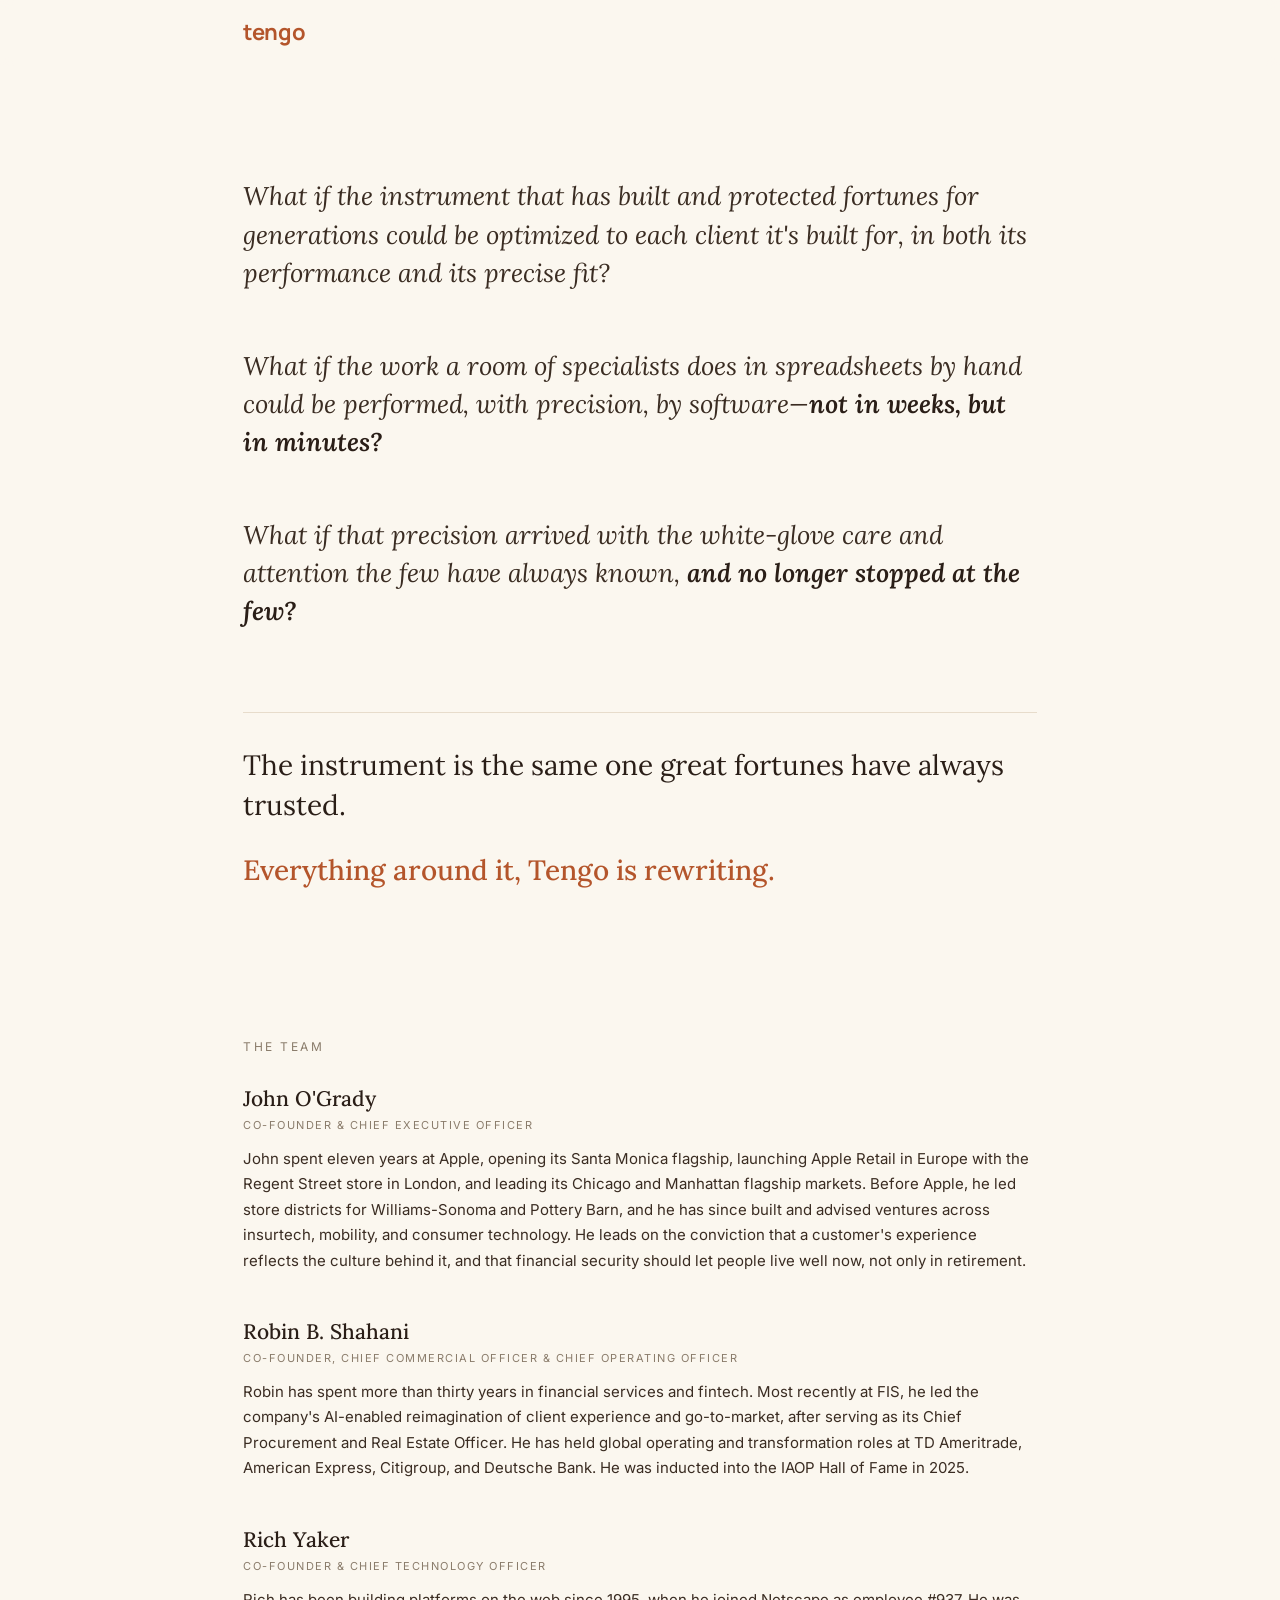
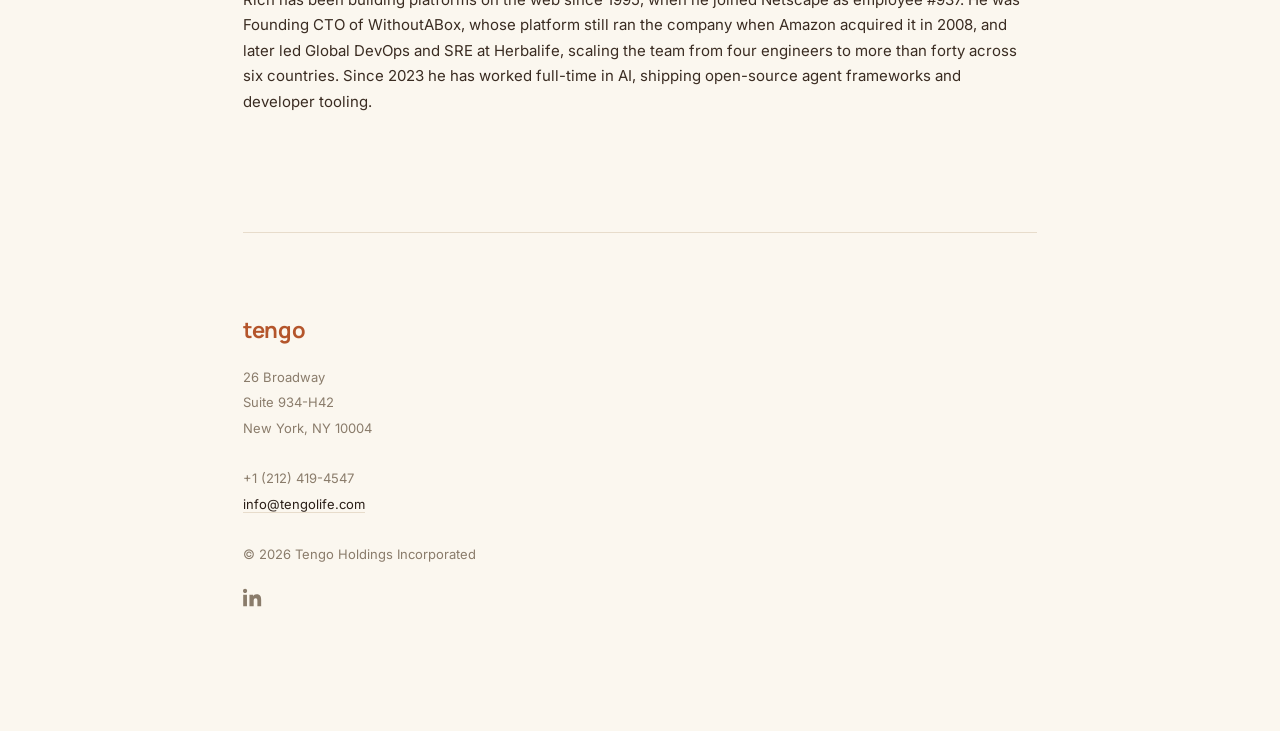
==== index.html @ fa7e8040 "Add favicon, meta description, and Open Graph/Twitter tags Markup supplied verbatim by Belinda Blanc" ====
<!DOCTYPE html>
<html lang="en">
<head>
<meta charset="utf-8" />
<meta name="viewport" content="width=device-width, initial-scale=1" />
<title>Tengo</title>
<link rel="icon" href="/favicon.svg" type="image/svg+xml">
<link rel="apple-touch-icon" href="/apple-touch-icon.png">
<meta name="description" content="The instrument is the same one great fortunes have always trusted. Everything around it, Tengo is rewriting.">

<!-- Open Graph -->
<meta property="og:type" content="website">
<meta property="og:site_name" content="Tengo">
<meta property="og:title" content="Tengo">
<meta property="og:description" content="The instrument is the same one great fortunes have always trusted. Everything around it, Tengo is rewriting.">
<meta property="og:url" content="https://tengolife.com/">
<meta property="og:image" content="https://tengolife.com/tengo-og.png">
<meta property="og:image:width" content="1200">
<meta property="og:image:height" content="630">
<meta property="og:image:alt" content="Tengo">

<!-- Twitter/X -->
<meta name="twitter:card" content="summary_large_image">
<meta name="twitter:title" content="Tengo">
<meta name="twitter:description" content="The instrument is the same one great fortunes have always trusted. Everything around it, Tengo is rewriting.">
<meta name="twitter:image" content="https://tengolife.com/tengo-og.png">
<link rel="preconnect" href="https://fonts.googleapis.com">
<link rel="preconnect" href="https://fonts.gstatic.com" crossorigin>
<link href="https://fonts.googleapis.com/css2?family=Inter:wght@400;500&family=Lora:ital,wght@0,400;0,500;0,600;1,400;1,500;1,600&family=Manrope:wght@700&display=swap" rel="stylesheet">
<style>
  :root{--ivory:#FBF7EF;--cream:#F1E7D6;--espresso:#2A1E17;--ink:#3A2C22;--muted:#8A7C6B;--hair:#E7DCCB;--ember:#B4552B;
    --serif:'Lora',Georgia,'Times New Roman',serif;
    --sans:'Inter',-apple-system,BlinkMacSystemFont,'Segoe UI',Helvetica,Arial,sans-serif;
    --geo:'Manrope',var(--sans);}
  *{box-sizing:border-box;margin:0;padding:0}
  html{scroll-behavior:smooth}
  body{background:var(--ivory);color:var(--espresso);font-family:var(--sans);-webkit-font-smoothing:antialiased;line-height:1.5}
  .sr-only{position:absolute;width:1px;height:1px;overflow:hidden;clip:rect(0 0 0 0)}
  .wrap{width:100%;margin:0 auto;padding:0 26px}
  @media(min-width:820px){.wrap{width:62%;max-width:1000px;padding:0}}
  header{position:sticky;top:0;z-index:10;background:rgba(251,247,239,.9);backdrop-filter:saturate(120%) blur(6px);border-bottom:1px solid transparent;transition:border-color .4s ease}
  .mark{font-family:var(--geo);font-weight:700;letter-spacing:-.4px;font-size:22px;padding:16px 0;display:inline-block;color:var(--ember)}
  header.scrolled{border-bottom-color:var(--hair)}
  .stop{opacity:0;transform:translateY(28px);transition:opacity 1s ease,transform 1s cubic-bezier(.22,.61,.36,1)}
  .stop.in{opacity:1;transform:none}
  .hero{min-height:100vh;display:flex;flex-direction:column;justify-content:center;padding:11vh 0 7vh}
  .whatif{font-family:var(--serif);font-style:italic;font-weight:400;font-size:clamp(22px,2vw,26px);line-height:1.5;color:var(--ink);margin:0 0 clamp(38px,6vh,74px)}
  .whatif .hi{color:var(--espresso);font-weight:600}
  .turn{font-family:var(--serif);font-weight:400;font-size:clamp(23px,2.2vw,28px);line-height:1.45;color:var(--espresso);margin-top:clamp(18px,3vh,40px);padding-top:32px;border-top:1px solid var(--hair)}
  .turn2{font-family:var(--serif);font-weight:500;font-size:clamp(23px,2.2vw,28px);line-height:1.45;color:var(--ember);margin-top:24px}
  .label{font-family:var(--sans);font-size:12px;letter-spacing:2.5px;text-transform:uppercase;color:var(--muted);margin-bottom:30px}
  .team{padding:8vh 0}
  .person{margin-bottom:46px}
  .person h3{font-family:var(--serif);font-weight:500;font-size:21px;line-height:1.2}
  .person .role{font-family:var(--sans);font-size:11px;letter-spacing:1.5px;text-transform:uppercase;color:var(--muted);margin:6px 0 12px}
  .person p{font-size:15px;color:var(--ink);line-height:1.7}
  footer{padding:9vh 0 13vh;border-top:1px solid var(--hair)}
  footer .mark{font-size:22px;padding:0 0 18px}
  footer p{font-size:13px;color:var(--muted);line-height:1.95}
  footer a{color:var(--espresso);text-decoration:none;border-bottom:1px solid var(--hair)}
  .social{display:inline-block;margin-top:20px;color:var(--muted);border-bottom:none;transition:color .3s ease}
  .social:hover{color:var(--ember)}
  .social svg{display:block;width:20px;height:20px}
  .hint{position:fixed;bottom:14px;left:50%;transform:translateX(-50%);font-family:var(--sans);font-size:11px;letter-spacing:1px;color:var(--muted);background:rgba(241,231,214,.9);padding:6px 14px;border-radius:20px;transition:opacity .6s ease}
  .hint.gone{opacity:0}
</style>
</head>
<body>
  <h1 class="sr-only">Tengo</h1>
  <header id="hd"><div class="wrap"><span class="mark">tengo</span></div></header>
  <div class="wrap">
    <section class="hero">
      <p class="whatif stop">What if the instrument that has built and protected fortunes for generations could be optimized to each client it's built for, in both its performance and its precise fit?</p>
      <p class="whatif stop">What if the work a room of specialists does in spreadsheets by hand could be performed, with precision, by software&mdash;<span class="hi">not in weeks, but in minutes?</span></p>
      <p class="whatif stop">What if that precision arrived with the white-glove care and attention the few have always known, <span class="hi">and no longer stopped at the few?</span></p>
      <p class="turn stop">The instrument is the same one great fortunes have always trusted.</p>
      <p class="turn2 stop">Everything around it, Tengo is rewriting.</p>
    </section>
    <section class="team">
      <p class="label stop">The team</p>
      <div class="person stop">
        <h3>John O'Grady</h3>
        <div class="role">Co-Founder &amp; Chief Executive Officer</div>
        <p>John spent eleven years at Apple, opening its Santa Monica flagship, launching Apple Retail in Europe with the Regent Street store in London, and leading its Chicago and Manhattan flagship markets. Before Apple, he led store districts for Williams-Sonoma and Pottery Barn, and he has since built and advised ventures across insurtech, mobility, and consumer technology. He leads on the conviction that a customer's experience reflects the culture behind it, and that financial security should let people live well now, not only in retirement.</p>
      </div>
      <div class="person stop">
        <h3>Robin B. Shahani</h3>
        <div class="role">Co-Founder, Chief Commercial Officer &amp; Chief Operating Officer</div>
        <p>Robin has spent more than thirty years in financial services and fintech. Most recently at FIS, he led the company's AI-enabled reimagination of client experience and go-to-market, after serving as its Chief Procurement and Real Estate Officer. He has held global operating and transformation roles at TD Ameritrade, American Express, Citigroup, and Deutsche Bank. He was inducted into the IAOP Hall of Fame in 2025.</p>
      </div>
      <div class="person stop">
        <h3>Rich Yaker</h3>
        <div class="role">Co-Founder &amp; Chief Technology Officer</div>
        <p>Rich has been building platforms on the web since 1995, when he joined Netscape as employee #937. He was Founding CTO of WithoutABox, whose platform still ran the company when Amazon acquired it in 2008, and later led Global DevOps and SRE at Herbalife, scaling the team from four engineers to more than forty across six countries. Since 2023 he has worked full-time in AI, shipping open-source agent frameworks and developer tooling.</p>
      </div>
    </section>
    <footer>
      <span class="mark stop">tengo</span>
      <p class="stop">26 Broadway<br>Suite 934-H42<br>New York, NY 10004<br><br>+1 (212) 419-4547<br><a href="mailto:info@tengolife.com">info@tengolife.com</a><br><br>&copy; 2026 Tengo Holdings Incorporated</p>
      <a class="social stop" href="#" aria-label="Tengo on LinkedIn"><svg viewBox="0 0 24 24" fill="currentColor" aria-hidden="true"><path d="M4.98 3.5C4.98 4.88 3.87 6 2.5 6S0 4.88 0 3.5 1.12 1 2.5 1s2.48 1.12 2.48 2.5zM.24 8h4.52v14H.24V8zm7.5 0h4.33v1.92h.06c.6-1.14 2.07-2.34 4.26-2.34 4.56 0 5.4 3 5.4 6.9V22h-4.52v-6.2c0-1.48-.03-3.38-2.06-3.38-2.06 0-2.38 1.6-2.38 3.27V22H7.74V8z"/></svg></a>
    </footer>
  </div>
  <div class="hint" id="hint">scroll &darr;</div>
  <script>
    var io=new IntersectionObserver(function(es){es.forEach(function(e){if(e.isIntersecting){e.target.classList.add('in');io.unobserve(e.target);}});},{threshold:0.18,rootMargin:'0px 0px -8% 0px'});
    document.querySelectorAll('.stop').forEach(function(el,i){el.style.transitionDelay=(el.closest('.hero')?(i*150)+'ms':'0ms');io.observe(el);});
    var hd=document.getElementById('hd'),hint=document.getElementById('hint');
    window.addEventListener('scroll',function(){hd.classList.toggle('scrolled',window.scrollY>10);if(window.scrollY>60&&hint)hint.classList.add('gone');},{passive:true});
  </script>
</body>
</html>
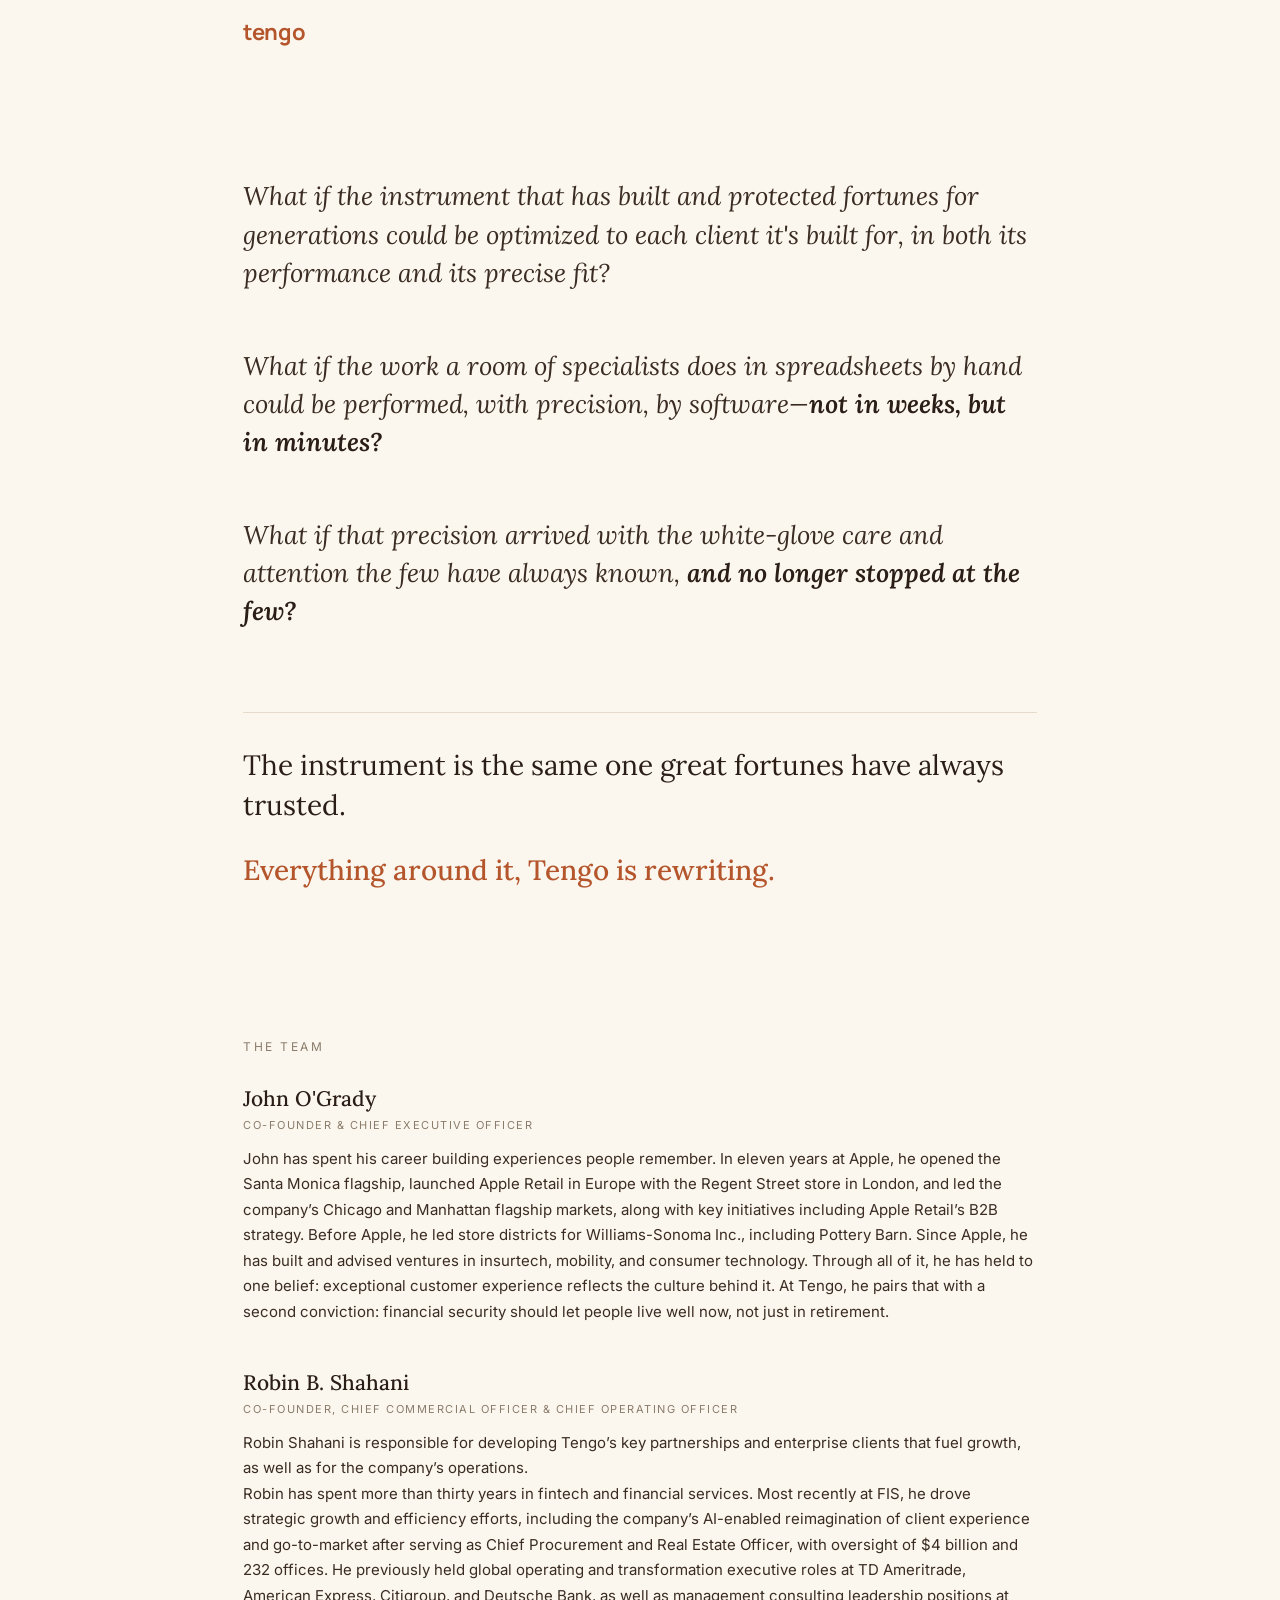
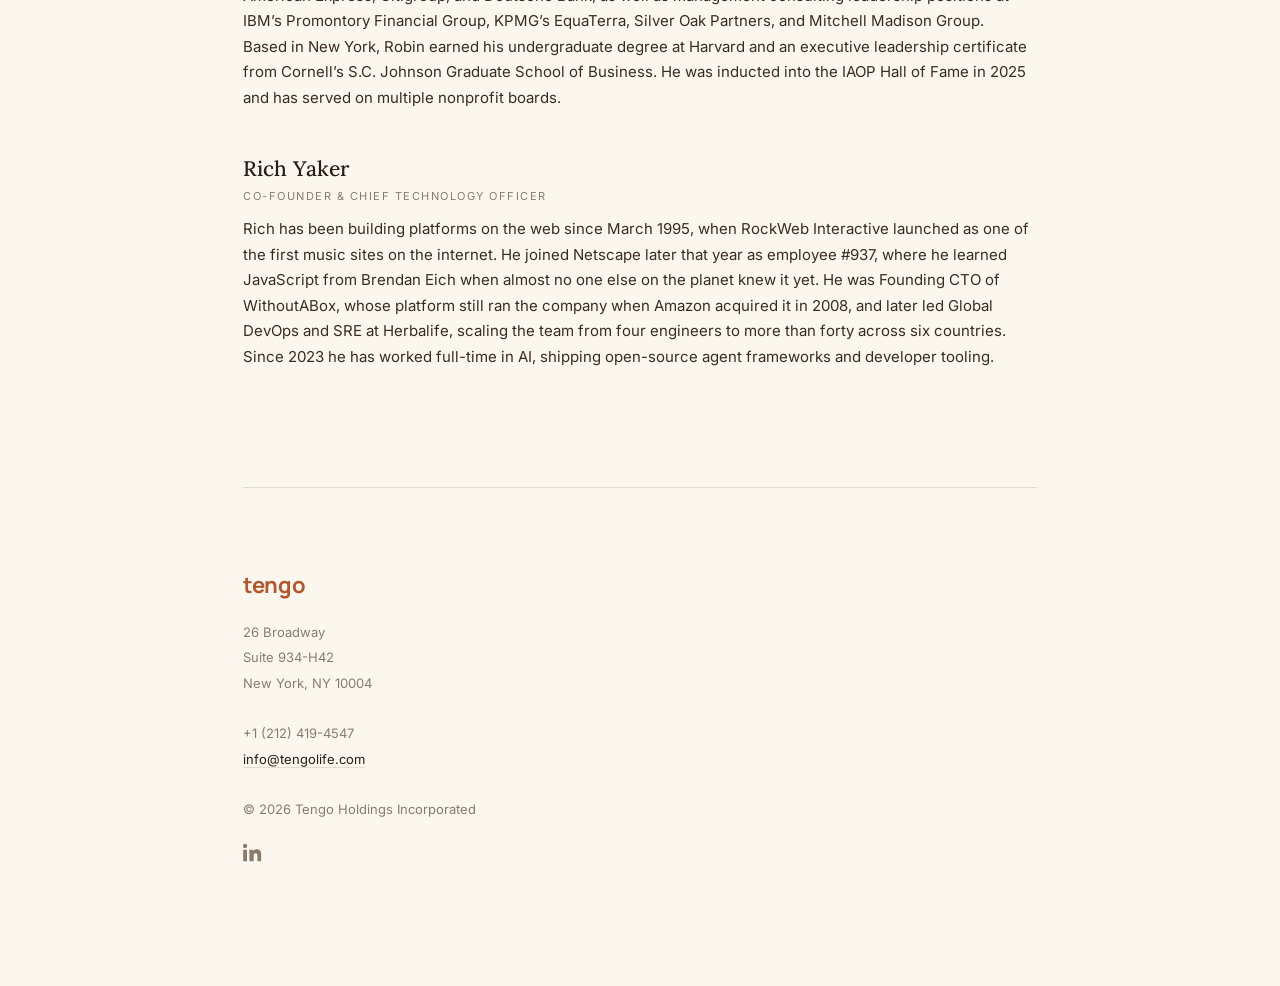
==== commit 9a534d97: "Team: post each founder's revised bio Replaces the John, Robin, and Rich bios with the text each per" ====
--- a/index.html
+++ b/index.html
@@ -81,23 +81,25 @@
       <div class="person stop">
         <h3>John O'Grady</h3>
         <div class="role">Co-Founder &amp; Chief Executive Officer</div>
-        <p>John spent eleven years at Apple, opening its Santa Monica flagship, launching Apple Retail in Europe with the Regent Street store in London, and leading its Chicago and Manhattan flagship markets. Before Apple, he led store districts for Williams-Sonoma and Pottery Barn, and he has since built and advised ventures across insurtech, mobility, and consumer technology. He leads on the conviction that a customer's experience reflects the culture behind it, and that financial security should let people live well now, not only in retirement.</p>
+        <p>John has spent his career building experiences people remember. In eleven years at Apple, he opened the Santa Monica flagship, launched Apple Retail in Europe with the Regent Street store in London, and led the company’s Chicago and Manhattan flagship markets, along with key initiatives including Apple Retail’s B2B strategy. Before Apple, he led store districts for Williams-Sonoma Inc., including Pottery Barn. Since Apple, he has built and advised ventures in insurtech, mobility, and consumer technology. Through all of it, he has held to one belief: exceptional customer experience reflects the culture behind it. At Tengo, he pairs that with a second conviction: financial security should let people live well now, not just in retirement.</p>
       </div>
       <div class="person stop">
         <h3>Robin B. Shahani</h3>
         <div class="role">Co-Founder, Chief Commercial Officer &amp; Chief Operating Officer</div>
-        <p>Robin has spent more than thirty years in financial services and fintech. Most recently at FIS, he led the company's AI-enabled reimagination of client experience and go-to-market, after serving as its Chief Procurement and Real Estate Officer. He has held global operating and transformation roles at TD Ameritrade, American Express, Citigroup, and Deutsche Bank. He was inducted into the IAOP Hall of Fame in 2025.</p>
+        <p>Robin Shahani is responsible for developing Tengo’s key partnerships and enterprise clients that fuel growth, as well as for the company’s operations.</p>
+        <p>Robin has spent more than thirty years in fintech and financial services. Most recently at FIS, he drove strategic growth and efficiency efforts, including the company’s AI-enabled reimagination of client experience and go-to-market after serving as Chief Procurement and Real Estate Officer, with oversight of $4 billion and 232 offices. He previously held global operating and transformation executive roles at TD Ameritrade, American Express, Citigroup, and Deutsche Bank, as well as management consulting leadership positions at IBM’s Promontory Financial Group, KPMG’s EquaTerra, Silver Oak Partners, and Mitchell Madison Group.</p>
+        <p>Based in New York, Robin earned his undergraduate degree at Harvard and an executive leadership certificate from Cornell’s S.C. Johnson Graduate School of Business. He was inducted into the IAOP Hall of Fame in 2025 and has served on multiple nonprofit boards.</p>
       </div>
       <div class="person stop">
         <h3>Rich Yaker</h3>
         <div class="role">Co-Founder &amp; Chief Technology Officer</div>
-        <p>Rich has been building platforms on the web since 1995, when he joined Netscape as employee #937. He was Founding CTO of WithoutABox, whose platform still ran the company when Amazon acquired it in 2008, and later led Global DevOps and SRE at Herbalife, scaling the team from four engineers to more than forty across six countries. Since 2023 he has worked full-time in AI, shipping open-source agent frameworks and developer tooling.</p>
+        <p>Rich has been building platforms on the web since March 1995, when RockWeb Interactive launched as one of the first music sites on the internet. He joined Netscape later that year as employee #937, where he learned JavaScript from Brendan Eich when almost no one else on the planet knew it yet. He was Founding CTO of WithoutABox, whose platform still ran the company when Amazon acquired it in 2008, and later led Global DevOps and SRE at Herbalife, scaling the team from four engineers to more than forty across six countries. Since 2023 he has worked full-time in AI, shipping open-source agent frameworks and developer tooling.</p>
       </div>
     </section>
     <footer>
       <span class="mark stop">tengo</span>
       <p class="stop">26 Broadway<br>Suite 934-H42<br>New York, NY 10004<br><br>+1 (212) 419-4547<br><a href="mailto:info@tengolife.com">info@tengolife.com</a><br><br>&copy; 2026 Tengo Holdings Incorporated</p>
-      <a class="social stop" href="#" aria-label="Tengo on LinkedIn"><svg viewBox="0 0 24 24" fill="currentColor" aria-hidden="true"><path d="M4.98 3.5C4.98 4.88 3.87 6 2.5 6S0 4.88 0 3.5 1.12 1 2.5 1s2.48 1.12 2.48 2.5zM.24 8h4.52v14H.24V8zm7.5 0h4.33v1.92h.06c.6-1.14 2.07-2.34 4.26-2.34 4.56 0 5.4 3 5.4 6.9V22h-4.52v-6.2c0-1.48-.03-3.38-2.06-3.38-2.06 0-2.38 1.6-2.38 3.27V22H7.74V8z"/></svg></a>
+      <a class="social stop" href="https://www.linkedin.com/company/tengolife/" target="_blank" rel="noopener" aria-label="Tengo on LinkedIn"><svg viewBox="0 0 24 24" fill="currentColor" aria-hidden="true"><path d="M4.98 3.5C4.98 4.88 3.87 6 2.5 6S0 4.88 0 3.5 1.12 1 2.5 1s2.48 1.12 2.48 2.5zM.24 8h4.52v14H.24V8zm7.5 0h4.33v1.92h.06c.6-1.14 2.07-2.34 4.26-2.34 4.56 0 5.4 3 5.4 6.9V22h-4.52v-6.2c0-1.48-.03-3.38-2.06-3.38-2.06 0-2.38 1.6-2.38 3.27V22H7.74V8z"/></svg></a>
     </footer>
   </div>
   <div class="hint" id="hint">scroll &darr;</div>
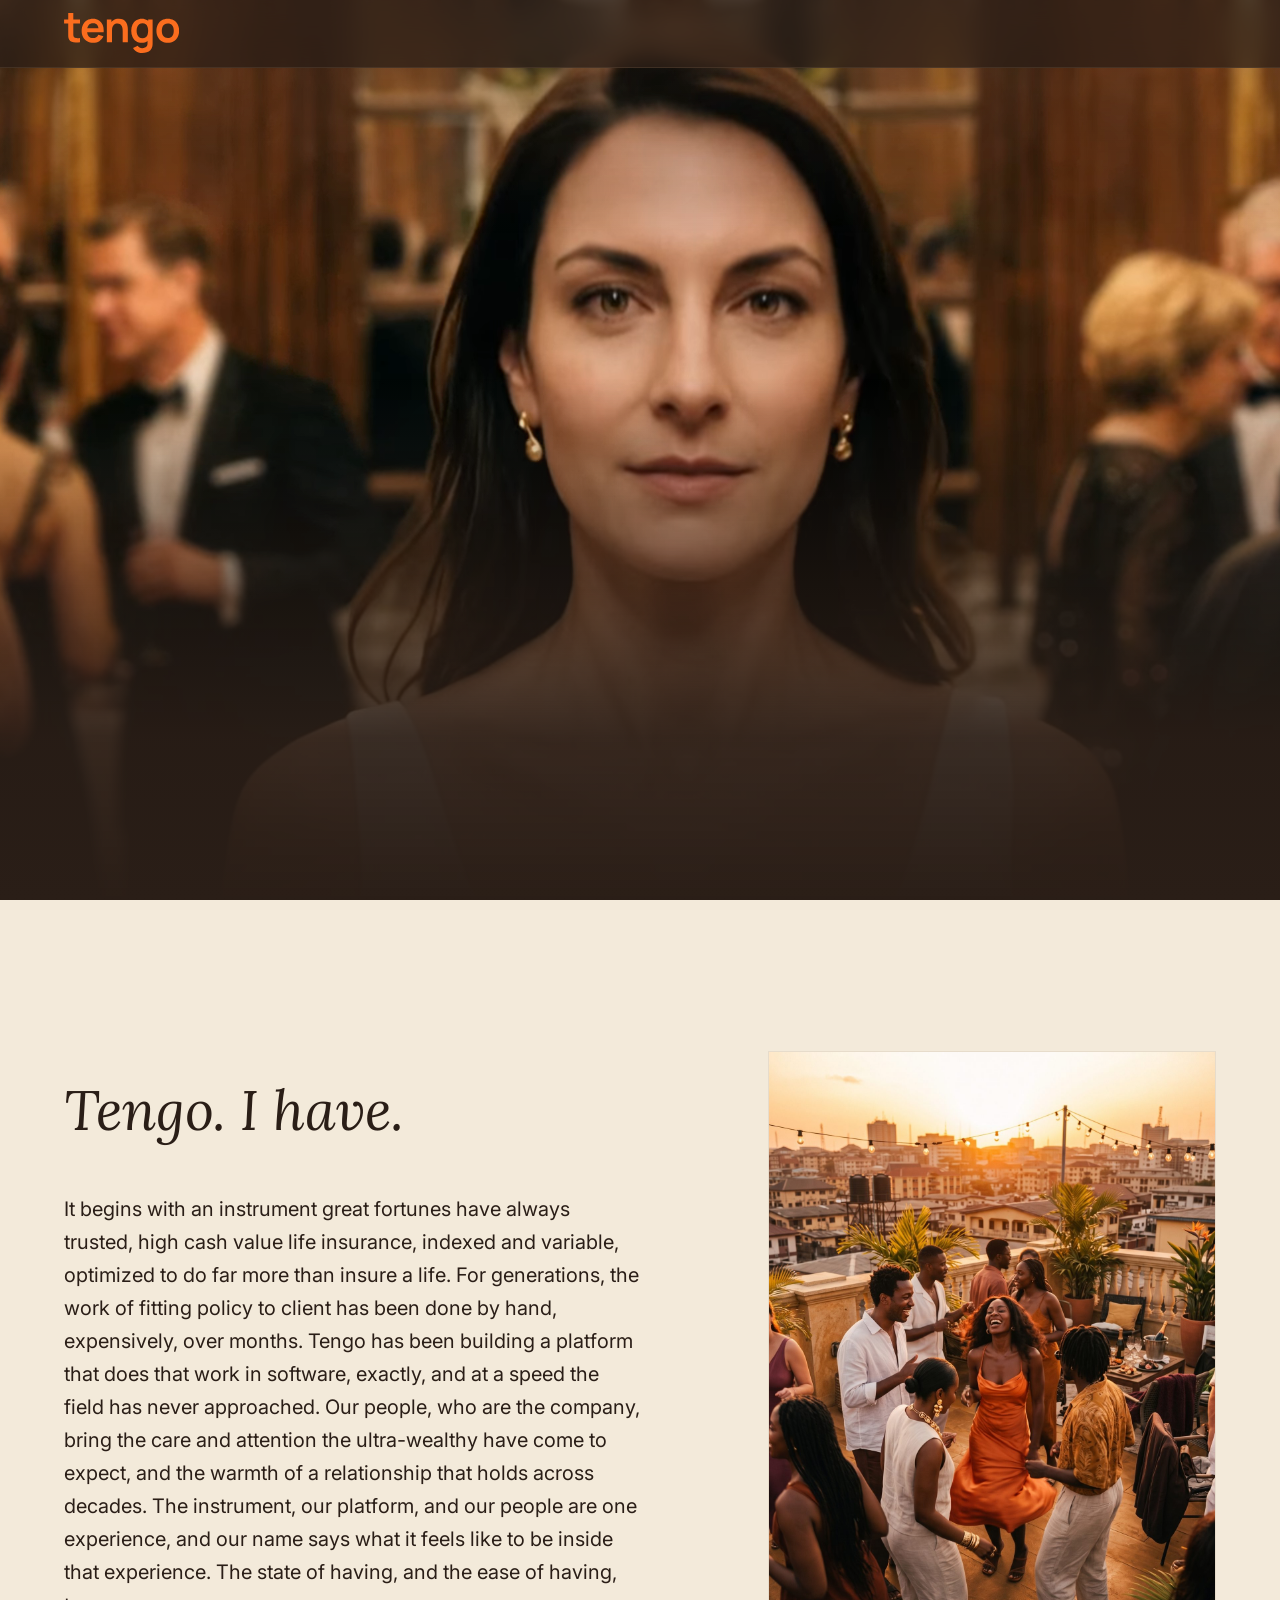
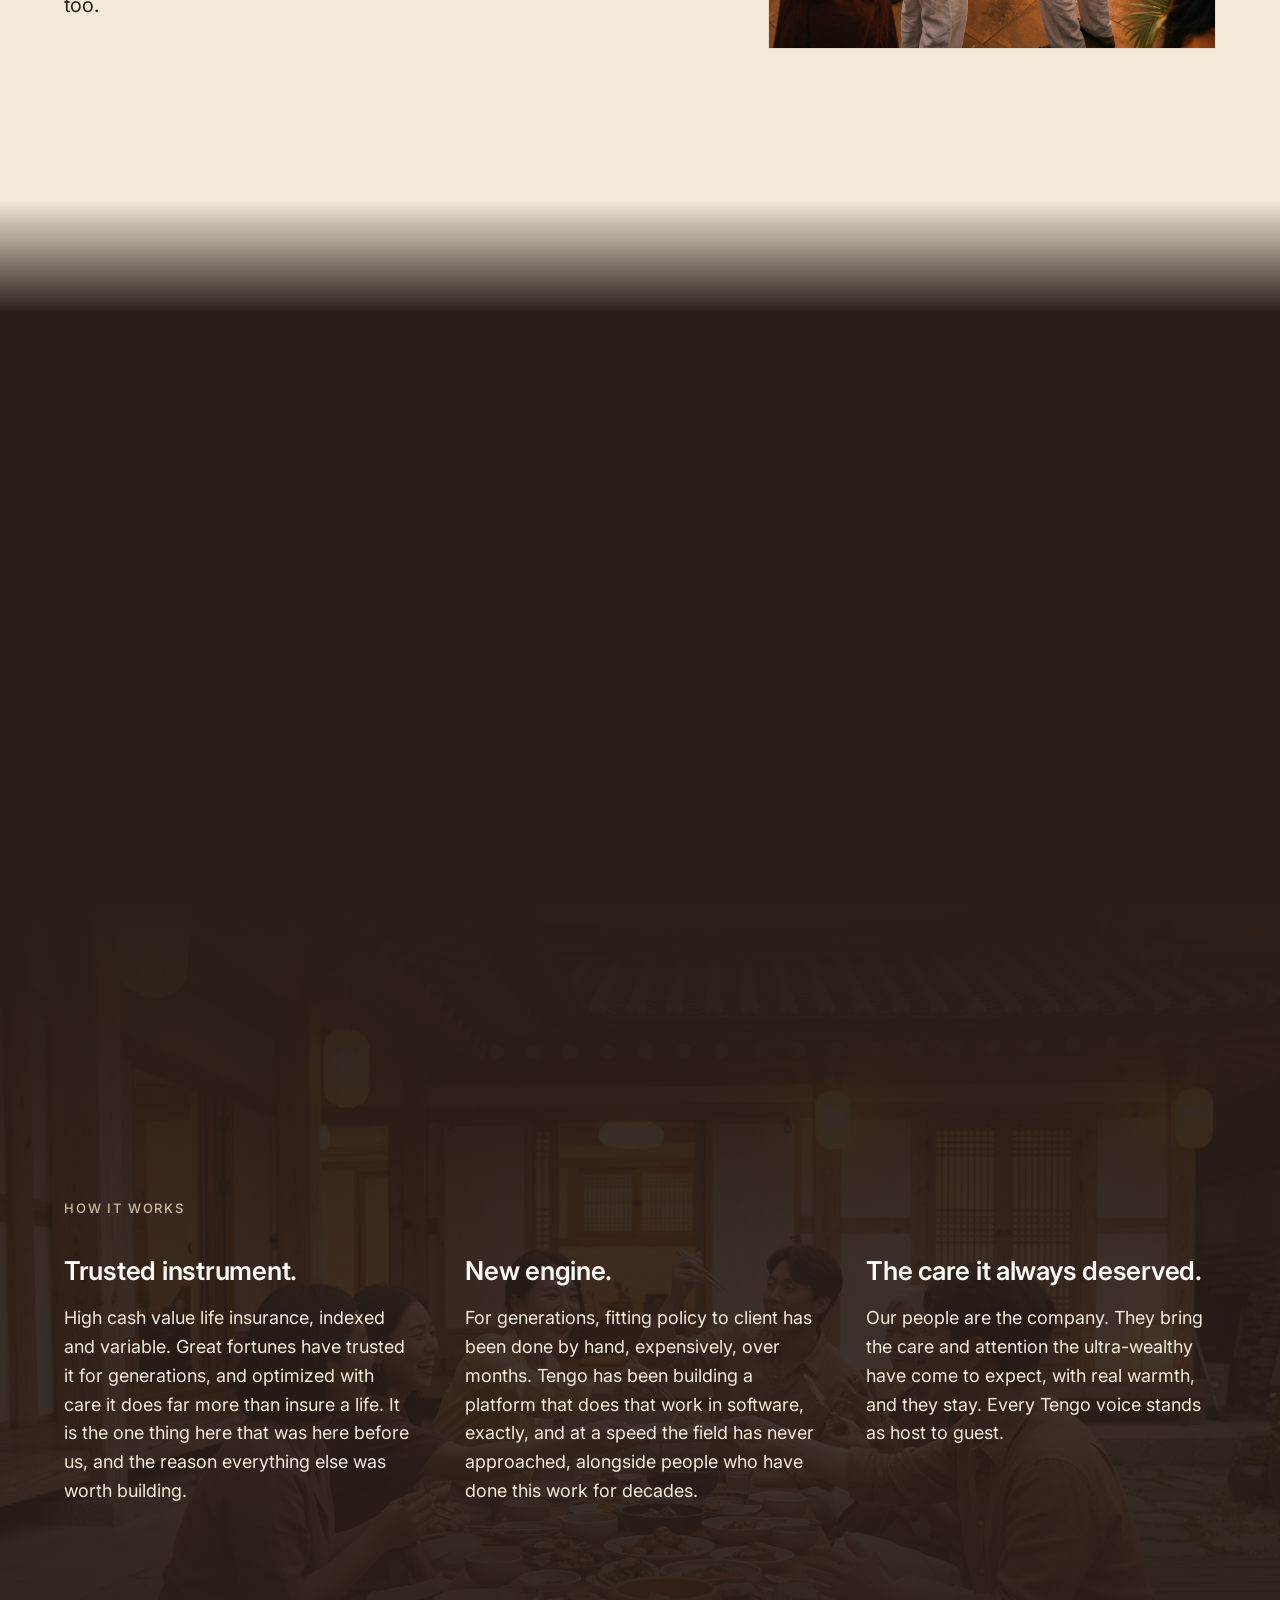
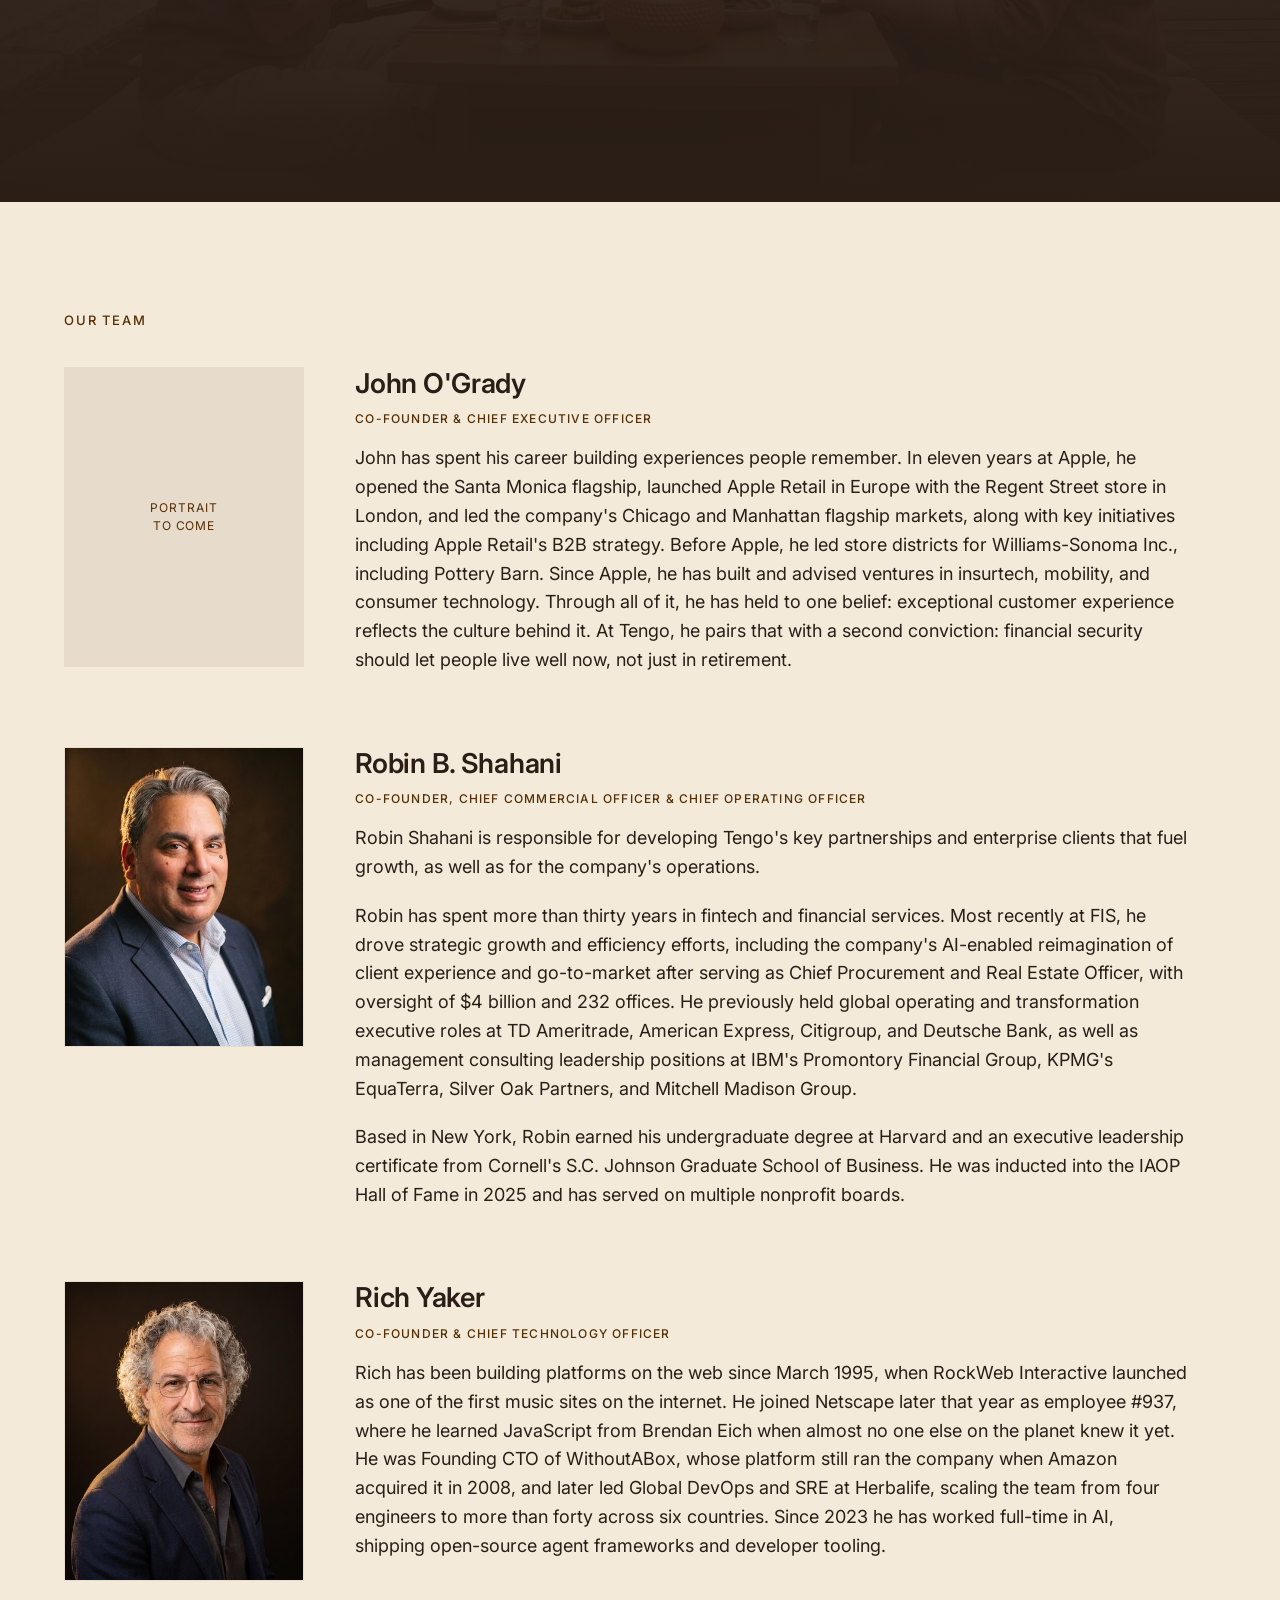
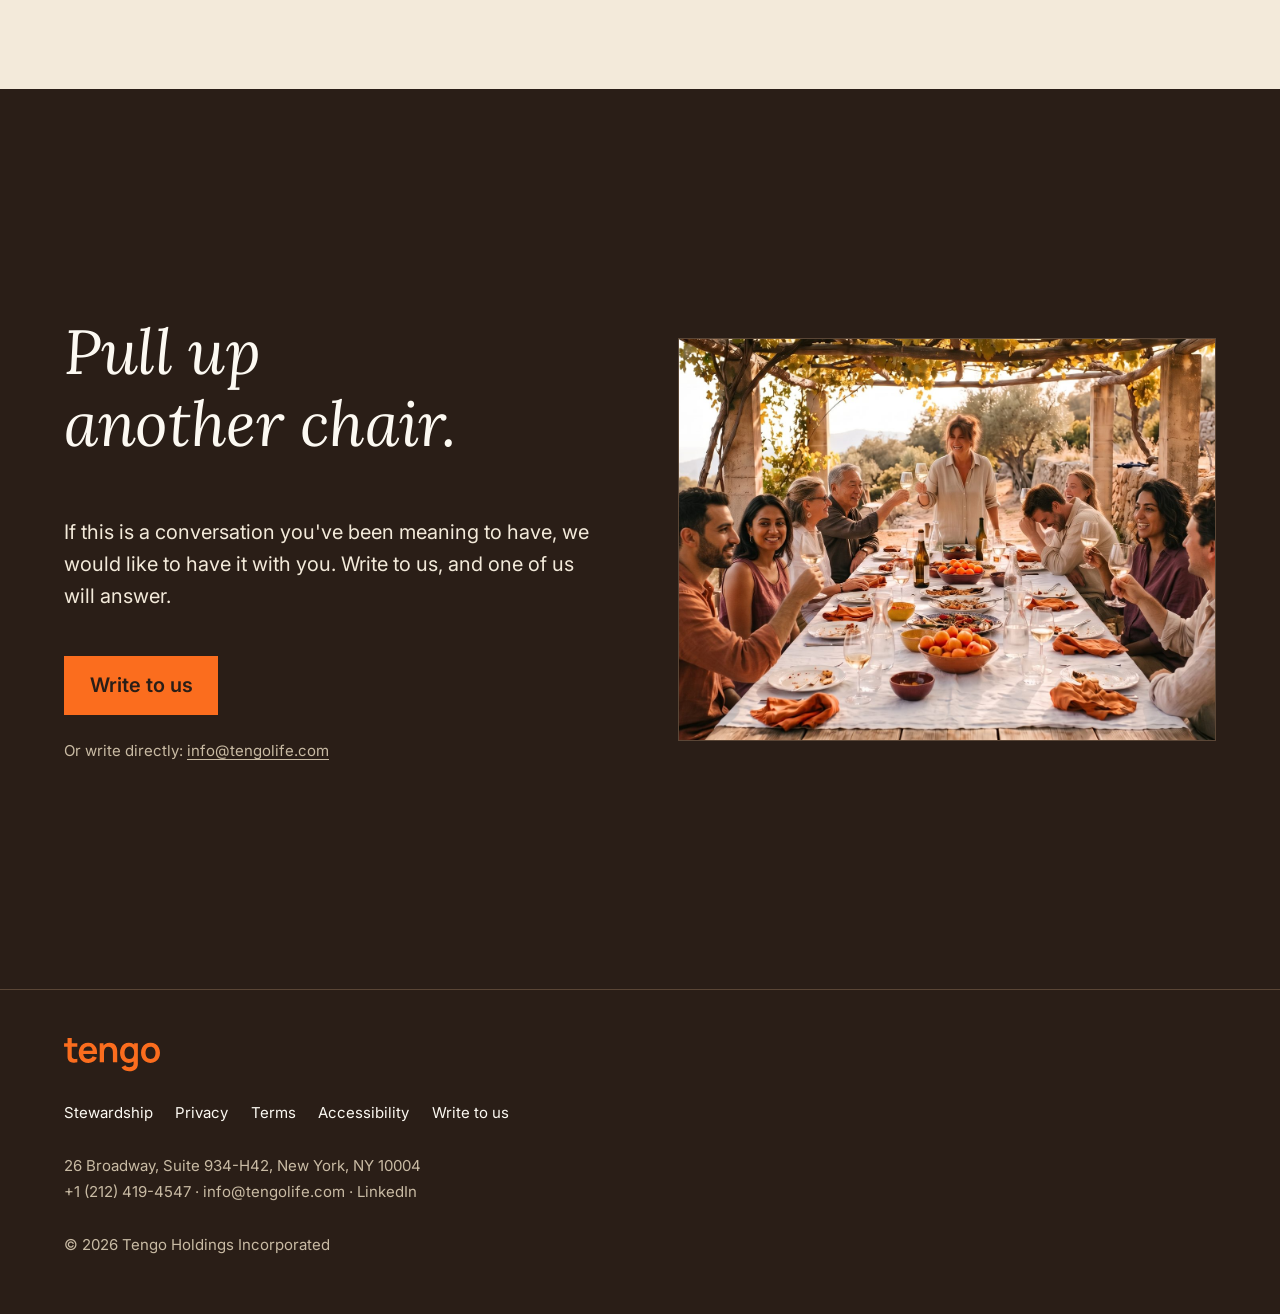
==== commit 172deacc: "Website 1.0: arrival sequence, team, stewardship/privacy/terms pages (Belinda, 2026-11-08) Keeps the" ====
--- a/index.html
+++ b/index.html
@@ -1,113 +1,402 @@
-<!DOCTYPE html>
+<!doctype html>
 <html lang="en">
 <head>
-<meta charset="utf-8" />
-<meta name="viewport" content="width=device-width, initial-scale=1" />
+<meta charset="utf-8">
+<meta name="viewport" content="width=device-width, initial-scale=1, viewport-fit=cover">
 <title>Tengo</title>
-<link rel="icon" href="/favicon.svg" type="image/svg+xml">
+<link rel="icon" href="/favicon.ico" sizes="any">
+<link rel="icon" href="/favicon-32.png" type="image/png" sizes="32x32">
 <link rel="apple-touch-icon" href="/apple-touch-icon.png">
-<meta name="description" content="The instrument is the same one great fortunes have always trusted. Everything around it, Tengo is rewriting.">
-
-<!-- Open Graph -->
-<meta property="og:type" content="website">
-<meta property="og:site_name" content="Tengo">
-<meta property="og:title" content="Tengo">
-<meta property="og:description" content="The instrument is the same one great fortunes have always trusted. Everything around it, Tengo is rewriting.">
-<meta property="og:url" content="https://tengolife.com/">
-<meta property="og:image" content="https://tengolife.com/tengo-og.png">
-<meta property="og:image:width" content="1200">
-<meta property="og:image:height" content="630">
-<meta property="og:image:alt" content="Tengo">
-
-<!-- Twitter/X -->
-<meta name="twitter:card" content="summary_large_image">
-<meta name="twitter:title" content="Tengo">
-<meta name="twitter:description" content="The instrument is the same one great fortunes have always trusted. Everything around it, Tengo is rewriting.">
-<meta name="twitter:image" content="https://tengolife.com/tengo-og.png">
+<meta name="description" content="The permanent and variable life insurance great fortunes have always trusted. Tengo rewrites everything around it.">
+<meta name="color-scheme" content="dark">
+<meta name="theme-color" content="#2A1E17">
+
+<!-- Handoff note for Rich: fonts load from Google so this previews anywhere. On
+     tengolife.com, replace the <link> below with the Style Guide's tengo_tokens.css
+     (self-hosted @font-face) and drop the :root palette block that duplicates it.
+     The wordmark is the Style Guide artwork, inlined. The arrival sequence is in media/;
+     its poster is its own last frame. Portraits are img/portrait-*.jpg (see README-handoff.md). -->
 <link rel="preconnect" href="https://fonts.googleapis.com">
 <link rel="preconnect" href="https://fonts.gstatic.com" crossorigin>
-<link href="https://fonts.googleapis.com/css2?family=Inter:wght@400;500&family=Lora:ital,wght@0,400;0,500;0,600;1,400;1,500;1,600&family=Manrope:wght@700&display=swap" rel="stylesheet">
+<link href="https://fonts.googleapis.com/css2?family=Inter:ital,wght@0,400;0,500;0,600;1,400&family=Lora:ital,wght@0,400;0,500;1,400;1,500&display=swap" rel="stylesheet">
+
 <style>
-  :root{--ivory:#FBF7EF;--cream:#F1E7D6;--espresso:#2A1E17;--ink:#3A2C22;--muted:#8A7C6B;--hair:#E7DCCB;--ember:#B4552B;
-    --serif:'Lora',Georgia,'Times New Roman',serif;
-    --sans:'Inter',-apple-system,BlinkMacSystemFont,'Segoe UI',Helvetica,Arial,sans-serif;
-    --geo:'Manrope',var(--sans);}
-  *{box-sizing:border-box;margin:0;padding:0}
-  html{scroll-behavior:smooth}
-  body{background:var(--ivory);color:var(--espresso);font-family:var(--sans);-webkit-font-smoothing:antialiased;line-height:1.5}
-  .sr-only{position:absolute;width:1px;height:1px;overflow:hidden;clip:rect(0 0 0 0)}
-  .wrap{width:100%;margin:0 auto;padding:0 26px}
-  @media(min-width:820px){.wrap{width:62%;max-width:1000px;padding:0}}
-  header{position:sticky;top:0;z-index:10;background:rgba(251,247,239,.9);backdrop-filter:saturate(120%) blur(6px);border-bottom:1px solid transparent;transition:border-color .4s ease}
-  .mark{font-family:var(--geo);font-weight:700;letter-spacing:-.4px;font-size:22px;padding:16px 0;display:inline-block;color:var(--ember)}
-  header.scrolled{border-bottom-color:var(--hair)}
-  .stop{opacity:0;transform:translateY(28px);transition:opacity 1s ease,transform 1s cubic-bezier(.22,.61,.36,1)}
-  .stop.in{opacity:1;transform:none}
-  .hero{min-height:100vh;display:flex;flex-direction:column;justify-content:center;padding:11vh 0 7vh}
-  .whatif{font-family:var(--serif);font-style:italic;font-weight:400;font-size:clamp(22px,2vw,26px);line-height:1.5;color:var(--ink);margin:0 0 clamp(38px,6vh,74px)}
-  .whatif .hi{color:var(--espresso);font-weight:600}
-  .turn{font-family:var(--serif);font-weight:400;font-size:clamp(23px,2.2vw,28px);line-height:1.45;color:var(--espresso);margin-top:clamp(18px,3vh,40px);padding-top:32px;border-top:1px solid var(--hair)}
-  .turn2{font-family:var(--serif);font-weight:500;font-size:clamp(23px,2.2vw,28px);line-height:1.45;color:var(--ember);margin-top:24px}
-  .label{font-family:var(--sans);font-size:12px;letter-spacing:2.5px;text-transform:uppercase;color:var(--muted);margin-bottom:30px}
-  .team{padding:8vh 0}
-  .person{margin-bottom:46px}
-  .person h3{font-family:var(--serif);font-weight:500;font-size:21px;line-height:1.2}
-  .person .role{font-family:var(--sans);font-size:11px;letter-spacing:1.5px;text-transform:uppercase;color:var(--muted);margin:6px 0 12px}
-  .person p{font-size:15px;color:var(--ink);line-height:1.7}
-  footer{padding:9vh 0 13vh;border-top:1px solid var(--hair)}
-  footer .mark{font-size:22px;padding:0 0 18px}
-  footer p{font-size:13px;color:var(--muted);line-height:1.95}
-  footer a{color:var(--espresso);text-decoration:none;border-bottom:1px solid var(--hair)}
-  .social{display:inline-block;margin-top:20px;color:var(--muted);border-bottom:none;transition:color .3s ease}
-  .social:hover{color:var(--ember)}
-  .social svg{display:block;width:20px;height:20px}
-  .hint{position:fixed;bottom:14px;left:50%;transform:translateX(-50%);font-family:var(--sans);font-size:11px;letter-spacing:1px;color:var(--muted);background:rgba(241,231,214,.9);padding:6px 14px;border-radius:20px;transition:opacity .6s ease}
-  .hint.gone{opacity:0}
+/* ---------- Tengo brand tokens (Style Guide v2.2, visual.md) ---------- */
+:root {
+  --espresso:#2A1E17; --soft-dark:#3A2C22; --cocoa:#5A4636; --ivory:#FCF9F2; --cream:#F3EADA;
+  --tan:#C9BBA4; --muted:#8A7C6B; --hairline:#E7DCCB; --tangerine:#FB6D1E; --ember:#B4552B;
+  --warm-brown:#552E04; --plum:#5E3A5A; --mauve:#B98DB2;
+
+  --ground:var(--espresso); --text:var(--ivory); --text-secondary:var(--cream); --text-quiet:var(--tan);
+  --rule:var(--cocoa); --accent:var(--tangerine); --on-accent:var(--espresso); --focus:var(--tangerine);
+
+  --font-display:"Lora", Georgia, serif;
+  --font-body:"Inter","Helvetica Neue",Arial,system-ui,sans-serif;
+  --gutter:clamp(16px,5vw,72px);
+  --measure:36rem;
+  --nav-h:4.25rem;
+  color-scheme:dark;
+}
+/* A cream ground. Roles change on it. */
+.cream {
+  --ground:var(--cream); --text:var(--espresso); --text-secondary:var(--soft-dark); --text-quiet:var(--warm-brown);
+  --rule:var(--hairline); --accent:var(--ember); --focus:var(--ember);
+  background:var(--ground); color:var(--text);
+}
+.dark { background:var(--espresso); color:var(--ivory); }
+
+/* ---------- Base ---------- */
+*,*::before,*::after{box-sizing:border-box}
+html{scroll-behavior:smooth}
+@media (prefers-reduced-motion:reduce){html{scroll-behavior:auto}}
+body{margin:0;background:var(--espresso);color:var(--ivory);font-family:var(--font-body);
+  font-size:clamp(1.0625rem,0.95rem + 0.5vw,1.25rem);line-height:1.6;-webkit-font-smoothing:antialiased;overflow-x:hidden}
+img{max-width:100%;display:block}
+a{color:var(--accent);text-decoration-thickness:1px;text-underline-offset:.18em}
+:focus-visible{outline:2px solid var(--focus);outline-offset:4px;border-radius:2px}
+p{margin:0} p+p{margin-top:1.1em}
+.display{font-family:var(--font-display);font-style:italic;font-weight:400;line-height:1.15;letter-spacing:-0.005em;text-wrap:balance}
+.skip{position:absolute;left:var(--gutter);top:-4rem;background:var(--tangerine);color:var(--espresso);padding:.6rem 1rem;font-weight:600;z-index:30}
+.skip:focus{top:1rem}
+.inner{width:min(100%,72rem);margin-inline:auto}
+
+/* ---------- Sticky nav ---------- */
+.nav{position:fixed;inset:0 0 auto 0;height:var(--nav-h);z-index:20;
+  display:flex;align-items:center;padding:0 var(--gutter);
+  background:rgba(42,30,23,.72);-webkit-backdrop-filter:blur(14px);backdrop-filter:blur(14px);
+  border-bottom:1px solid rgba(90,70,54,.45)}
+.nav .wordmark{width:clamp(96px,9vw,124px);display:block}
+.wordmark svg{width:100%;height:auto;display:block}
+
+/* ---------- Screens ---------- */
+.screen{min-height:100svh;display:grid;align-content:center;padding:clamp(5rem,12vh,9rem) var(--gutter)}
+.h{font-size:clamp(2rem,1.4rem + 2.6vw,3.5rem);margin:0 0 .9em}
+.label{font-family:var(--font-body);font-style:normal;font-weight:500;font-size:.8125rem;letter-spacing:.14em;text-transform:uppercase;color:var(--text-quiet);margin:0 0 2.25rem}
+.strong{font-family:var(--font-body);font-style:normal;font-weight:600;letter-spacing:-0.01em;line-height:1.2}
+.body{max-width:var(--measure)}
+.body p{line-height:1.65}
+
+/* Screen 1 — Arrival */
+.arrival{position:relative;min-height:100svh;display:grid;align-content:end;padding:0;isolation:isolate}
+.arrival .sequence{position:absolute;inset:0;width:100%;height:100%;object-fit:cover;object-position:38% 50%;z-index:-2;background:var(--espresso)}
+@media (max-width:700px){.arrival .sequence{object-position:31% 50%}}
+/* The line and cue wait for the sea, then rise. */
+.arrival .inner{opacity:0;transform:translateY(12px);transition:opacity .9s ease,transform .9s ease}
+.arrival.arrived .inner{opacity:1;transform:none}
+@media (prefers-reduced-motion:reduce){.arrival .inner{opacity:1;transform:none;transition:none}}
+.arrival::after{content:"";position:absolute;inset:0;z-index:-1;
+  background:linear-gradient(to top,var(--espresso) 0%,rgba(42,30,23,.92) 18%,rgba(42,30,23,.55) 36%,rgba(42,30,23,0) 58%),
+             linear-gradient(to bottom,rgba(42,30,23,.4) 0%,rgba(42,30,23,0) 26%)}
+.arrival .inner{padding:0 var(--gutter) clamp(2.5rem,7vh,5rem)}
+.arrival .line{max-width:34ch;font-size:clamp(1.5rem,1.05rem + 1.8vw,2.5rem);color:var(--ivory);font-family:var(--font-display);font-style:normal;font-weight:400;line-height:1.22;letter-spacing:-0.005em}
+.arrival .cue{margin-top:clamp(1.25rem,3vh,2rem);color:var(--tan);font-size:.875rem;letter-spacing:.08em;text-transform:uppercase}
+
+/* Screen 2 — What this is (cream, copy + inset) */
+.what .inner{display:grid;gap:clamp(2.5rem,6vw,5rem);align-items:center}
+@media (min-width:900px){.what .inner{grid-template-columns:minmax(0,7fr) minmax(0,5fr)}}
+.what .inset{aspect-ratio:3/4;object-fit:cover;width:100%;border:1px solid var(--rule)}
+@media (max-width:899px){.what .inset{aspect-ratio:4/3;max-height:60vh}}
+
+/* Band — a full-bleed image breath, parallax where the device allows it */
+.band{position:relative;min-height:78svh;background-size:cover;background-position:center 50%;background-repeat:no-repeat}
+@media (min-width:900px) and (hover:hover) and (prefers-reduced-motion:no-preference){.band{background-attachment:fixed}}
+.band::after{content:"";position:absolute;inset:0;background:linear-gradient(to bottom,var(--espresso) 0%,rgba(42,30,23,0) 18%,rgba(42,30,23,0) 82%,var(--espresso) 100%)}
+.band.to-cream::after{background:linear-gradient(to bottom,var(--cream) 0%,rgba(243,234,218,0) 16%,rgba(42,30,23,0) 84%,var(--espresso) 100%)}
+
+/* Screen 3 — How it works (espresso, three in a row, copy visible) */
+.how{position:relative;isolation:isolate;overflow:hidden}
+.how .bg{position:absolute;inset:0;z-index:-1;background-size:cover;background-position:center;opacity:.16;filter:saturate(.8)}
+.how .veil{position:absolute;inset:0;z-index:-1;background:linear-gradient(to bottom,var(--espresso) 0%,rgba(42,30,23,.35) 40%,rgba(42,30,23,.35) 60%,var(--espresso) 100%)}
+.tiles{display:grid;gap:clamp(2rem,4vw,3.5rem)}
+@media (min-width:860px){.tiles{grid-template-columns:repeat(3,minmax(0,1fr))}}
+.tile .t{font-size:clamp(1.25rem,1.05rem + .8vw,1.625rem);margin:0 0 .7em}
+.tile p{font-size:clamp(1rem,.95rem + .25vw,1.125rem);line-height:1.6;color:var(--text-secondary)}
+
+/* Screen 4 — The team (cream; portraits left, bios right, stacked) */
+.team{display:grid;gap:clamp(2.5rem,6vw,4.5rem)}
+.member{display:grid;gap:1.5rem;align-items:start}
+@media (min-width:760px){.member{grid-template-columns:clamp(160px,22vw,240px) minmax(0,1fr);gap:clamp(2rem,4vw,3.5rem)}}
+.member .photo{aspect-ratio:4/5;width:100%;max-width:240px;background:var(--hairline);border:1px solid var(--rule);
+  display:grid;place-items:center;color:var(--warm-brown);font-size:.75rem;letter-spacing:.08em;text-transform:uppercase}
+.member .photo img{width:100%;height:100%;object-fit:cover;display:block}
+.member .photo-pending span{text-align:center;line-height:1.5}
+.member .name{font-size:clamp(1.35rem,1.15rem + .7vw,1.75rem);margin:0 0 .35em}
+.member .title{font-size:.75rem;letter-spacing:.1em;text-transform:uppercase;color:var(--text-quiet);margin:0 0 1rem;font-weight:500}
+.member .bio{max-width:52rem}
+.member .bio p{font-size:clamp(1rem,.95rem + .25vw,1.125rem)}
+
+/* Screen 5 — Invitation (espresso; form + inset) */
+.invite .inner{display:grid;gap:clamp(2.5rem,6vw,5rem);align-items:center}
+@media (min-width:900px){.invite .inner{grid-template-columns:minmax(0,6fr) minmax(0,6fr)}}
+.invite .h{font-size:clamp(2.25rem,1.5rem + 3vw,4rem)}
+.invite .lead{max-width:var(--measure);color:var(--text-secondary);margin-bottom:2.25rem}
+.invite .inset{width:100%;aspect-ratio:4/3;object-fit:cover;border:1px solid var(--rule)}
+.form{display:grid;gap:1.25rem;max-width:30rem}
+.field{display:grid;gap:.4rem}
+.field label{font-size:.8rem;letter-spacing:.08em;text-transform:uppercase;color:var(--tan);font-weight:500}
+.field input{font:inherit;color:var(--ivory);background:transparent;border:0;border-bottom:1px solid var(--cocoa);padding:.6rem 0;border-radius:0}
+.field input:focus{outline:none;border-bottom-color:var(--tangerine)}
+.button{display:inline-block;font:inherit;font-weight:600;background:var(--tangerine);color:var(--espresso);border:0;padding:.85rem 1.6rem;cursor:pointer;text-decoration:none;margin-top:.5rem}
+.invite .addr{margin-top:1.5rem;color:var(--tan);font-size:.9375rem}
+.invite .addr a{color:var(--tan)} .invite .addr a:hover{color:var(--ivory)}
+.button:hover{background:#ff7f3a}
+
+
+/* Consent — a quiet bar, espresso on cream, shown once; analytics load only on yes. */
+.consent{position:fixed;right:var(--gutter);top:calc(var(--nav-h) + 1.25rem);z-index:25;width:min(26rem,calc(100vw - 2*var(--gutter)));
+  background:var(--cream);color:var(--espresso);border:1px solid var(--hairline);
+  padding:1.1rem 1.25rem;display:none;gap:.9rem;flex-direction:column;align-items:stretch;
+  box-shadow:0 12px 40px rgba(0,0,0,.35)}
+.consent[data-open]{display:flex;animation:consent-in .5s ease both}
+@keyframes consent-in{from{opacity:0;transform:translateY(8px)}to{opacity:1;transform:none}}
+@media (prefers-reduced-motion:reduce){.consent[data-open]{animation:none}}
+.consent p{margin:0;font-size:.9375rem;line-height:1.5}
+.consent p a{color:var(--ember)}
+.consent .acts{display:flex;gap:.6rem;justify-content:flex-end}
+.consent button{font:inherit;font-size:.9375rem;font-weight:600;padding:.6rem 1rem;cursor:pointer;border-radius:0}
+.consent .yes{background:var(--tangerine);color:var(--espresso);border:1px solid var(--tangerine)}
+.consent .yes:hover{background:#ff7f3a}
+.consent .no{background:transparent;color:var(--espresso);border:1px solid var(--warm-brown)}
+.consent .no:hover{background:rgba(85,46,4,.08)}
+.consent :focus-visible{outline:2px solid var(--ember);outline-offset:3px}
+@media (max-width:600px){.consent{right:12px;left:12px;width:auto;top:auto;bottom:12px}}
+
+/* Footer */
+.footer{border-top:1px solid var(--cocoa);padding:3rem var(--gutter) 3.5rem;color:var(--tan);font-size:.9375rem;line-height:1.7}
+.footer .inner{display:grid;gap:1.75rem}
+.footer .wordmark{width:96px}
+.footer nav ul{list-style:none;margin:0;padding:0;display:flex;flex-wrap:wrap;gap:.4rem 1.4rem}
+.footer nav a{color:var(--ivory);text-decoration:none}
+.footer nav a:hover{color:var(--tangerine);text-decoration:underline}
+.footer address{font-style:normal}
+.footer address a{color:var(--tan);text-decoration:none}
+.footer address a:hover{color:var(--ivory)}
 </style>
 </head>
 <body>
-  <h1 class="sr-only">Tengo</h1>
-  <header id="hd"><div class="wrap"><span class="mark">tengo</span></div></header>
-  <div class="wrap">
-    <section class="hero">
-      <p class="whatif stop">What if the instrument that has built and protected fortunes for generations could be optimized to each client it's built for, in both its performance and its precise fit?</p>
-      <p class="whatif stop">What if the work a room of specialists does in spreadsheets by hand could be performed, with precision, by software&mdash;<span class="hi">not in weeks, but in minutes?</span></p>
-      <p class="whatif stop">What if that precision arrived with the white-glove care and attention the few have always known, <span class="hi">and no longer stopped at the few?</span></p>
-      <p class="turn stop">The instrument is the same one great fortunes have always trusted.</p>
-      <p class="turn2 stop">Everything around it, Tengo is rewriting.</p>
-    </section>
-    <section class="team">
-      <p class="label stop">The team</p>
-      <div class="person stop">
-        <h3>John O'Grady</h3>
-        <div class="role">Co-Founder &amp; Chief Executive Officer</div>
-        <p>John has spent his career building experiences people remember. In eleven years at Apple, he opened the Santa Monica flagship, launched Apple Retail in Europe with the Regent Street store in London, and led the company’s Chicago and Manhattan flagship markets, along with key initiatives including Apple Retail’s B2B strategy. Before Apple, he led store districts for Williams-Sonoma Inc., including Pottery Barn. Since Apple, he has built and advised ventures in insurtech, mobility, and consumer technology. Through all of it, he has held to one belief: exceptional customer experience reflects the culture behind it. At Tengo, he pairs that with a second conviction: financial security should let people live well now, not just in retirement.</p>
+<a class="skip" href="#what">Skip to content</a>
+
+<div class="nav">
+  <a class="wordmark" href="#arrival" aria-label="Tengo home"><svg xmlns="http://www.w3.org/2000/svg" viewBox="0 0 1135 395" role="img" aria-labelledby="tengo-wordmark-title-0">
+  <title id="tengo-wordmark-title-0">tengo</title>
+  <path fill="#FB6D1E" fill-rule="evenodd" d="M1120.842,237.166 C1111.467,255.014 1098.375,268.973 1081.571,279.041 C1064.765,289.109 1045.113,294.145 1022.613,294.145 C1000.113,294.145 980.458,289.074 963.654,278.937 C946.848,268.800 933.827,254.806 924.592,236.958 C915.354,219.113 910.738,198.592 910.738,175.395 C910.738,151.785 915.458,131.092 924.905,113.312 C934.348,95.535 947.473,81.645 964.279,71.645 C981.083,61.645 1000.529,56.645 1022.613,56.645 C1045.250,56.645 1064.973,61.717 1081.779,71.854 C1098.583,81.994 1111.640,95.988 1120.946,113.833 C1130.250,131.681 1134.904,152.202 1134.904,175.395 C1134.904,198.729 1130.217,219.321 1120.842,237.166 ZM1066.988,123.208 C1057.125,110.223 1042.333,103.729 1022.613,103.729 C1009.140,103.729 998.062,106.749 989.384,112.791 C980.702,118.833 974.279,127.238 970.113,137.999 C965.946,148.764 963.863,161.229 963.863,175.395 C963.863,197.202 968.827,214.598 978.759,227.583 C988.687,240.571 1003.306,247.062 1022.613,247.062 C1042.613,247.062 1057.473,240.395 1067.196,227.062 C1076.916,213.729 1081.779,196.509 1081.779,175.395 C1081.779,153.592 1076.848,136.196 1066.988,123.208 ZM870.113,330.395 C866.779,344.979 860.389,356.958 850.946,366.333 C841.500,375.708 829.800,382.687 815.842,387.270 C801.884,391.854 786.431,394.145 769.488,394.145 C756.988,394.145 745.009,392.199 733.550,388.312 C722.092,384.422 711.779,378.833 702.613,371.541 C693.446,364.249 685.946,355.464 680.113,345.187 L726.363,322.270 C730.666,330.464 736.744,336.541 744.592,340.499 C752.437,344.458 760.806,346.437 769.696,346.437 C780.113,346.437 789.416,344.594 797.613,340.916 C805.806,337.234 812.160,331.818 816.675,324.666 C821.187,317.511 823.306,308.589 823.029,297.895 L823.029,276.548 C822.141,277.220 821.238,277.877 820.321,278.520 C805.458,288.937 787.056,294.145 765.113,294.145 C744.416,294.145 726.363,288.937 710.946,278.520 C695.529,268.104 683.583,253.937 675.113,236.020 C666.639,218.104 662.404,197.895 662.404,175.395 C662.404,152.619 666.675,132.306 675.217,114.458 C683.759,96.613 695.875,82.514 711.571,72.166 C727.264,61.821 745.738,56.645 766.988,56.645 C788.375,56.645 806.327,61.821 820.842,72.166 C823.803,74.278 826.610,76.555 829.279,78.982 L829.279,62.895 L873.238,62.895 L873.238,298.729 C873.238,304.422 872.994,309.874 872.509,315.083 C872.020,320.291 871.223,325.395 870.113,330.395 ZM823.550,136.749 C819.729,125.708 813.791,117.098 805.738,110.916 C797.681,104.738 787.264,101.645 774.488,101.645 C761.014,101.645 749.904,104.946 741.154,111.541 C732.404,118.139 725.946,127.029 721.779,138.208 C717.613,149.389 715.529,161.785 715.529,175.395 C715.529,189.145 717.577,201.613 721.675,212.791 C725.770,223.973 732.056,232.827 740.529,239.354 C748.1000,245.884 759.764,249.145 772.821,249.145 C786.291,249.145 797.160,246.056 805.425,239.874 C813.687,233.696 819.729,225.050 823.550,213.937 C827.369,202.827 829.279,189.979 829.279,175.395 C829.279,160.675 827.369,147.791 823.550,136.749 ZM578.238,179.562 C578.238,172.479 577.750,164.634 576.779,156.020 C575.806,147.410 573.550,139.113 570.009,131.124 C566.467,123.139 561.187,116.577 554.175,111.437 C547.160,106.300 537.681,103.729 525.738,103.729 C519.348,103.729 513.029,104.770 506.779,106.854 C500.529,108.937 494.869,112.514 489.800,117.583 C484.729,122.654 480.666,129.598 477.613,138.416 C474.556,147.238 473.029,158.520 473.029,172.270 L473.029,287.895 L422.196,287.895 L422.196,62.895 L466.988,62.895 L466.988,87.892 C472.718,81.119 479.447,75.246 487.196,70.291 C501.640,61.056 519.416,56.437 540.529,56.437 C557.196,56.437 570.946,59.217 581.779,64.770 C592.613,70.327 601.223,77.410 607.613,86.020 C613.1000,94.634 618.723,103.800 621.779,113.520 C624.833,123.244 626.812,132.446 627.717,141.124 C628.619,149.806 629.071,156.854 629.071,162.270 L629.071,287.895 L578.238,287.895 L578.238,179.562 ZM365.946,189.354 L340.738,189.354 L227.695,189.354 C229.382,205.503 234.137,218.498 241.988,228.312 C251.988,240.812 266.571,247.062 285.738,247.062 C298.098,247.062 308.759,244.321 317.717,238.833 C326.675,233.348 333.583,225.395 338.446,214.979 L388.029,229.979 C379.416,250.259 366.119,266.020 348.134,277.270 C330.145,288.520 310.321,294.145 288.654,294.145 C265.875,294.145 245.875,289.214 228.654,279.354 C211.431,269.494 197.994,255.812 188.342,238.312 C178.687,220.812 173.863,200.675 173.863,177.895 C173.863,153.312 178.583,131.958 188.030,113.833 C197.473,95.708 210.598,81.645 227.404,71.645 C244.208,61.645 263.654,56.645 285.738,56.645 C309.071,56.645 328.895,62.098 345.217,72.999 C361.535,83.904 373.654,99.285 381.571,119.145 C389.488,139.009 392.473,162.410 390.529,189.354 L365.946,189.354 ZM327.821,117.479 C319.348,106.229 306.015,100.604 287.821,100.604 C267.265,100.604 251.988,106.958 241.988,119.666 C235.564,127.830 231.215,138.430 228.918,151.437 L339.554,151.437 C337.739,136.798 333.835,125.466 327.821,117.479 ZM113.967,291.541 C99.729,291.193 86.988,288.553 75.738,283.624 C64.488,278.696 55.946,270.884 50.113,260.187 C44.973,250.467 42.265,240.535 41.988,230.395 C41.708,220.259 41.571,208.800 41.571,196.020 L41.571,102.270 L0.738,102.270 L0.738,62.895 L41.571,62.895 L41.571,0.395 L91.571,0.395 L91.571,62.895 L157.613,62.895 L157.613,102.270 L91.571,102.270 L91.571,193.104 C91.571,202.134 91.675,210.050 91.884,216.854 C92.092,223.660 93.515,229.217 96.154,233.520 C101.154,241.854 109.140,246.509 120.113,247.479 C131.083,248.452 143.583,247.895 157.613,245.812 L157.613,287.895 C142.750,290.672 128.202,291.886 113.967,291.541 Z"/>
+</svg></a>
+</div>
+
+<!-- ============ Screen 1 · Arrival ============ -->
+<header class="arrival" id="arrival">
+  <!-- The arrival sequence: the room, the eye, the sea. Plays once per visit (24h), holds on its last
+       frame, and is replaced by that frame for anyone with reduced motion. Poster = the final frame. -->
+  <video class="sequence" id="arrival-video" muted playsinline preload="auto" poster="media/arrival-poster.jpg"
+         aria-label="A woman walks out of a crowded ballroom; the camera moves into her eye and arrives on friends leaping from a sailboat into the sea at golden hour.">
+    <source src="media/arrival-sequence.webm" type="video/webm">
+    <source src="media/arrival-sequence.mp4" type="video/mp4" media="(min-width: 700px)">
+    <source src="media/arrival-sequence-720.mp4" type="video/mp4">
+  </video>
+  <div class="inner">
+    <p class="line">The permanent and variable life insurance great fortunes have always trusted. Tengo rewrites everything around it: how it's built, how it's held, and how it feels to hold.</p>
+    <p class="cue" aria-hidden="true">Scroll</p>
+  </div>
+</header>
+
+<main>
+
+<!-- ============ Screen 2 · What this is ============ -->
+<section class="screen cream what" id="what" aria-labelledby="what-h">
+  <div class="inner">
+    <div>
+      <h1 class="display h" id="what-h">Tengo. I&nbsp;have.</h1>
+      <div class="body">
+        <p>It begins with an instrument great fortunes have always trusted, high cash value life insurance, indexed and variable, optimized to do far more than insure a life. For generations, the work of fitting policy to client has been done by hand, expensively, over months. Tengo has been building a platform that does that work in software, exactly, and at a speed the field has never approached. Our people, who are the company, bring the care and attention the ultra-wealthy have come to expect, and the warmth of a relationship that holds across decades. The instrument, our platform, and our people are one experience, and our name says what it feels like to be inside that experience. The state of having, and the ease of having, too.</p>
       </div>
-      <div class="person stop">
-        <h3>Robin B. Shahani</h3>
-        <div class="role">Co-Founder, Chief Commercial Officer &amp; Chief Operating Officer</div>
-        <p>Robin Shahani is responsible for developing Tengo’s key partnerships and enterprise clients that fuel growth, as well as for the company’s operations.</p>
-        <p>Robin has spent more than thirty years in fintech and financial services. Most recently at FIS, he drove strategic growth and efficiency efforts, including the company’s AI-enabled reimagination of client experience and go-to-market after serving as Chief Procurement and Real Estate Officer, with oversight of $4 billion and 232 offices. He previously held global operating and transformation executive roles at TD Ameritrade, American Express, Citigroup, and Deutsche Bank, as well as management consulting leadership positions at IBM’s Promontory Financial Group, KPMG’s EquaTerra, Silver Oak Partners, and Mitchell Madison Group.</p>
-        <p>Based in New York, Robin earned his undergraduate degree at Harvard and an executive leadership certificate from Cornell’s S.C. Johnson Graduate School of Business. He was inducted into the IAOP Hall of Fame in 2025 and has served on multiple nonprofit boards.</p>
+    </div>
+    <img class="inset" src="img/the-rooftop.jpg" alt="Friends dancing on a rooftop at dusk, a city behind them, one in an orange dress mid-turn." loading="lazy">
+  </div>
+</section>
+
+<!-- ============ Band ============ -->
+<div class="band to-cream" style="background-image:url('img/the-season.jpg')" role="img" aria-label="Guests arriving through the tall open doors of a sunlit hall by the sea."></div>
+
+<!-- ============ Screen 3 · How it works ============ -->
+<section class="screen dark how" id="how" aria-labelledby="how-h">
+  <div class="bg" style="background-image:url('img/the-courtyard-dinner.jpg')" aria-hidden="true"></div>
+  <div class="veil" aria-hidden="true"></div>
+  <div class="inner">
+    <h2 class="label" id="how-h">How it works</h2>
+    <div class="tiles">
+      <div class="tile">
+        <h3 class="strong t">Trusted instrument.</h3>
+        <p>High cash value life insurance, indexed and variable. Great fortunes have trusted it for generations, and optimized with care it does far more than insure a life. It is the one thing here that was here before us, and the reason everything else was worth building.</p>
       </div>
-      <div class="person stop">
-        <h3>Rich Yaker</h3>
-        <div class="role">Co-Founder &amp; Chief Technology Officer</div>
-        <p>Rich has been building platforms on the web since March 1995, when RockWeb Interactive launched as one of the first music sites on the internet. He joined Netscape later that year as employee #937, where he learned JavaScript from Brendan Eich when almost no one else on the planet knew it yet. He was Founding CTO of WithoutABox, whose platform still ran the company when Amazon acquired it in 2008, and later led Global DevOps and SRE at Herbalife, scaling the team from four engineers to more than forty across six countries. Since 2023 he has worked full-time in AI, shipping open-source agent frameworks and developer tooling.</p>
+      <div class="tile">
+        <h3 class="strong t">New engine.</h3>
+        <p>For generations, fitting policy to client has been done by hand, expensively, over months. Tengo has been building a platform that does that work in software, exactly, and at a speed the field has never approached, alongside people who have done this work for decades.</p>
       </div>
-    </section>
-    <footer>
-      <span class="mark stop">tengo</span>
-      <p class="stop">26 Broadway<br>Suite 934-H42<br>New York, NY 10004<br><br>+1 (212) 419-4547<br><a href="mailto:info@tengolife.com">info@tengolife.com</a><br><br>&copy; 2026 Tengo Holdings Incorporated</p>
-      <a class="social stop" href="https://www.linkedin.com/company/tengolife/" target="_blank" rel="noopener" aria-label="Tengo on LinkedIn"><svg viewBox="0 0 24 24" fill="currentColor" aria-hidden="true"><path d="M4.98 3.5C4.98 4.88 3.87 6 2.5 6S0 4.88 0 3.5 1.12 1 2.5 1s2.48 1.12 2.48 2.5zM.24 8h4.52v14H.24V8zm7.5 0h4.33v1.92h.06c.6-1.14 2.07-2.34 4.26-2.34 4.56 0 5.4 3 5.4 6.9V22h-4.52v-6.2c0-1.48-.03-3.38-2.06-3.38-2.06 0-2.38 1.6-2.38 3.27V22H7.74V8z"/></svg></a>
-    </footer>
-  </div>
-  <div class="hint" id="hint">scroll &darr;</div>
-  <script>
-    var io=new IntersectionObserver(function(es){es.forEach(function(e){if(e.isIntersecting){e.target.classList.add('in');io.unobserve(e.target);}});},{threshold:0.18,rootMargin:'0px 0px -8% 0px'});
-    document.querySelectorAll('.stop').forEach(function(el,i){el.style.transitionDelay=(el.closest('.hero')?(i*150)+'ms':'0ms');io.observe(el);});
-    var hd=document.getElementById('hd'),hint=document.getElementById('hint');
-    window.addEventListener('scroll',function(){hd.classList.toggle('scrolled',window.scrollY>10);if(window.scrollY>60&&hint)hint.classList.add('gone');},{passive:true});
-  </script>
+      <div class="tile">
+        <h3 class="strong t">The care it always deserved.</h3>
+        <p>Our people are the company. They bring the care and attention the ultra-wealthy have come to expect, with real warmth, and they stay. Every Tengo voice stands as host to guest.</p>
+      </div>
+    </div>
+  </div>
+</section>
+
+<!-- ============ Screen 4 · The team ============ -->
+<section class="screen cream" id="team" aria-labelledby="team-h">
+  <div class="inner">
+    <h2 class="label" id="team-h">Our team</h2>
+    <div class="team">
+
+      <article class="member">
+        <div class="photo photo-pending" role="img" aria-label="Portrait of John O'Grady, to come"><span>Portrait<br>to come</span></div>
+        <div>
+          <h3 class="strong name">John O'Grady</h3>
+          <p class="title">Co-Founder &amp; Chief Executive Officer</p>
+          <div class="bio">
+            <p>John has spent his career building experiences people remember. In eleven years at Apple, he opened the Santa Monica flagship, launched Apple Retail in Europe with the Regent Street store in London, and led the company's Chicago and Manhattan flagship markets, along with key initiatives including Apple Retail's B2B strategy. Before Apple, he led store districts for Williams-Sonoma Inc., including Pottery Barn. Since Apple, he has built and advised ventures in insurtech, mobility, and consumer technology. Through all of it, he has held to one belief: exceptional customer experience reflects the culture behind it. At Tengo, he pairs that with a second conviction: financial security should let people live well now, not just in retirement.</p>
+          </div>
+        </div>
+      </article>
+
+      <article class="member">
+        <div class="photo"><img src="img/portrait-robin.jpg" srcset="img/portrait-robin-400.jpg 400w, img/portrait-robin.jpg 800w" sizes="(min-width: 760px) 240px, 60vw" width="800" height="1000" alt="Robin B. Shahani" loading="lazy"></div>
+        <div>
+          <h3 class="strong name">Robin B. Shahani</h3>
+          <p class="title">Co-Founder, Chief Commercial Officer &amp; Chief Operating Officer</p>
+          <div class="bio">
+            <p>Robin Shahani is responsible for developing Tengo's key partnerships and enterprise clients that fuel growth, as well as for the company's operations.</p>
+            <p>Robin has spent more than thirty years in fintech and financial services. Most recently at FIS, he drove strategic growth and efficiency efforts, including the company's AI-enabled reimagination of client experience and go-to-market after serving as Chief Procurement and Real Estate Officer, with oversight of $4 billion and 232 offices. He previously held global operating and transformation executive roles at TD Ameritrade, American Express, Citigroup, and Deutsche Bank, as well as management consulting leadership positions at IBM's Promontory Financial Group, KPMG's EquaTerra, Silver Oak Partners, and Mitchell Madison Group.</p>
+            <p>Based in New York, Robin earned his undergraduate degree at Harvard and an executive leadership certificate from Cornell's S.C. Johnson Graduate School of Business. He was inducted into the IAOP Hall of Fame in 2025 and has served on multiple nonprofit boards.</p>
+          </div>
+        </div>
+      </article>
+
+      <article class="member">
+        <div class="photo"><img src="img/portrait-rich.jpg" srcset="img/portrait-rich-400.jpg 400w, img/portrait-rich.jpg 800w" sizes="(min-width: 760px) 240px, 60vw" width="800" height="1000" alt="Rich Yaker" loading="lazy"></div>
+        <div>
+          <h3 class="strong name">Rich Yaker</h3>
+          <p class="title">Co-Founder &amp; Chief Technology Officer</p>
+          <div class="bio">
+            <p>Rich has been building platforms on the web since March 1995, when RockWeb Interactive launched as one of the first music sites on the internet. He joined Netscape later that year as employee #937, where he learned JavaScript from Brendan Eich when almost no one else on the planet knew it yet. He was Founding CTO of WithoutABox, whose platform still ran the company when Amazon acquired it in 2008, and later led Global DevOps and SRE at Herbalife, scaling the team from four engineers to more than forty across six countries. Since 2023 he has worked full-time in AI, shipping open-source agent frameworks and developer tooling.</p>
+          </div>
+        </div>
+      </article>
+
+    </div>
+  </div>
+</section>
+
+<!-- ============ Screen 5 · Invitation ============ -->
+<section class="screen dark invite" id="write" aria-labelledby="write-h">
+  <div class="inner">
+    <div>
+      <h2 class="display h" id="write-h">Pull up another chair.</h2>
+      <p class="lead">If this is a conversation you've been meaning to have, we would like to have it with you. Write to us, and one of us will answer.</p>
+      <!-- The button opens the visitor's own mail client, addressed to us with the invitation as its subject. Nothing is collected on the site. -->
+      <p><a class="button" href="mailto:info@tengolife.com?subject=Pull%20up%20another%20chair">Write to us</a></p>
+      <p class="addr">Or write directly: <a href="mailto:info@tengolife.com">info@tengolife.com</a></p>
+    </div>
+    <img class="inset" src="img/the-long-table.jpg" alt="Friends and family at a long outdoor table under vines, mid-toast, with room for one more." loading="lazy">
+  </div>
+</section>
+
+
+<!-- Consent. Shown on first visit; the choice is remembered in this browser. Nothing loads until yes. -->
+<div class="consent" id="consent" role="dialog" aria-live="polite" aria-label="Analytics">
+  <p>We'd like to use Google Analytics to understand how this site is used. It sets a cookie and sends a record of your visit to Google. Your choice is remembered, and you can change it on our <a href="stewardship.html#analytics">Stewardship</a> page.</p>
+  <div class="acts">
+    <button class="no" type="button" data-consent="no">No thanks</button>
+    <button class="yes" type="button" data-consent="yes">That's fine</button>
+  </div>
+</div>
+</main>
+
+<!-- ============ Footer ============ -->
+<footer class="footer">
+  <div class="inner">
+    <a class="wordmark" href="#arrival" aria-label="Tengo home"><svg xmlns="http://www.w3.org/2000/svg" viewBox="0 0 1135 395" role="img" aria-labelledby="tengo-wordmark-title-1">
+  <title id="tengo-wordmark-title-1">tengo</title>
+  <path fill="#FB6D1E" fill-rule="evenodd" d="M1120.842,237.166 C1111.467,255.014 1098.375,268.973 1081.571,279.041 C1064.765,289.109 1045.113,294.145 1022.613,294.145 C1000.113,294.145 980.458,289.074 963.654,278.937 C946.848,268.800 933.827,254.806 924.592,236.958 C915.354,219.113 910.738,198.592 910.738,175.395 C910.738,151.785 915.458,131.092 924.905,113.312 C934.348,95.535 947.473,81.645 964.279,71.645 C981.083,61.645 1000.529,56.645 1022.613,56.645 C1045.250,56.645 1064.973,61.717 1081.779,71.854 C1098.583,81.994 1111.640,95.988 1120.946,113.833 C1130.250,131.681 1134.904,152.202 1134.904,175.395 C1134.904,198.729 1130.217,219.321 1120.842,237.166 ZM1066.988,123.208 C1057.125,110.223 1042.333,103.729 1022.613,103.729 C1009.140,103.729 998.062,106.749 989.384,112.791 C980.702,118.833 974.279,127.238 970.113,137.999 C965.946,148.764 963.863,161.229 963.863,175.395 C963.863,197.202 968.827,214.598 978.759,227.583 C988.687,240.571 1003.306,247.062 1022.613,247.062 C1042.613,247.062 1057.473,240.395 1067.196,227.062 C1076.916,213.729 1081.779,196.509 1081.779,175.395 C1081.779,153.592 1076.848,136.196 1066.988,123.208 ZM870.113,330.395 C866.779,344.979 860.389,356.958 850.946,366.333 C841.500,375.708 829.800,382.687 815.842,387.270 C801.884,391.854 786.431,394.145 769.488,394.145 C756.988,394.145 745.009,392.199 733.550,388.312 C722.092,384.422 711.779,378.833 702.613,371.541 C693.446,364.249 685.946,355.464 680.113,345.187 L726.363,322.270 C730.666,330.464 736.744,336.541 744.592,340.499 C752.437,344.458 760.806,346.437 769.696,346.437 C780.113,346.437 789.416,344.594 797.613,340.916 C805.806,337.234 812.160,331.818 816.675,324.666 C821.187,317.511 823.306,308.589 823.029,297.895 L823.029,276.548 C822.141,277.220 821.238,277.877 820.321,278.520 C805.458,288.937 787.056,294.145 765.113,294.145 C744.416,294.145 726.363,288.937 710.946,278.520 C695.529,268.104 683.583,253.937 675.113,236.020 C666.639,218.104 662.404,197.895 662.404,175.395 C662.404,152.619 666.675,132.306 675.217,114.458 C683.759,96.613 695.875,82.514 711.571,72.166 C727.264,61.821 745.738,56.645 766.988,56.645 C788.375,56.645 806.327,61.821 820.842,72.166 C823.803,74.278 826.610,76.555 829.279,78.982 L829.279,62.895 L873.238,62.895 L873.238,298.729 C873.238,304.422 872.994,309.874 872.509,315.083 C872.020,320.291 871.223,325.395 870.113,330.395 ZM823.550,136.749 C819.729,125.708 813.791,117.098 805.738,110.916 C797.681,104.738 787.264,101.645 774.488,101.645 C761.014,101.645 749.904,104.946 741.154,111.541 C732.404,118.139 725.946,127.029 721.779,138.208 C717.613,149.389 715.529,161.785 715.529,175.395 C715.529,189.145 717.577,201.613 721.675,212.791 C725.770,223.973 732.056,232.827 740.529,239.354 C748.1000,245.884 759.764,249.145 772.821,249.145 C786.291,249.145 797.160,246.056 805.425,239.874 C813.687,233.696 819.729,225.050 823.550,213.937 C827.369,202.827 829.279,189.979 829.279,175.395 C829.279,160.675 827.369,147.791 823.550,136.749 ZM578.238,179.562 C578.238,172.479 577.750,164.634 576.779,156.020 C575.806,147.410 573.550,139.113 570.009,131.124 C566.467,123.139 561.187,116.577 554.175,111.437 C547.160,106.300 537.681,103.729 525.738,103.729 C519.348,103.729 513.029,104.770 506.779,106.854 C500.529,108.937 494.869,112.514 489.800,117.583 C484.729,122.654 480.666,129.598 477.613,138.416 C474.556,147.238 473.029,158.520 473.029,172.270 L473.029,287.895 L422.196,287.895 L422.196,62.895 L466.988,62.895 L466.988,87.892 C472.718,81.119 479.447,75.246 487.196,70.291 C501.640,61.056 519.416,56.437 540.529,56.437 C557.196,56.437 570.946,59.217 581.779,64.770 C592.613,70.327 601.223,77.410 607.613,86.020 C613.1000,94.634 618.723,103.800 621.779,113.520 C624.833,123.244 626.812,132.446 627.717,141.124 C628.619,149.806 629.071,156.854 629.071,162.270 L629.071,287.895 L578.238,287.895 L578.238,179.562 ZM365.946,189.354 L340.738,189.354 L227.695,189.354 C229.382,205.503 234.137,218.498 241.988,228.312 C251.988,240.812 266.571,247.062 285.738,247.062 C298.098,247.062 308.759,244.321 317.717,238.833 C326.675,233.348 333.583,225.395 338.446,214.979 L388.029,229.979 C379.416,250.259 366.119,266.020 348.134,277.270 C330.145,288.520 310.321,294.145 288.654,294.145 C265.875,294.145 245.875,289.214 228.654,279.354 C211.431,269.494 197.994,255.812 188.342,238.312 C178.687,220.812 173.863,200.675 173.863,177.895 C173.863,153.312 178.583,131.958 188.030,113.833 C197.473,95.708 210.598,81.645 227.404,71.645 C244.208,61.645 263.654,56.645 285.738,56.645 C309.071,56.645 328.895,62.098 345.217,72.999 C361.535,83.904 373.654,99.285 381.571,119.145 C389.488,139.009 392.473,162.410 390.529,189.354 L365.946,189.354 ZM327.821,117.479 C319.348,106.229 306.015,100.604 287.821,100.604 C267.265,100.604 251.988,106.958 241.988,119.666 C235.564,127.830 231.215,138.430 228.918,151.437 L339.554,151.437 C337.739,136.798 333.835,125.466 327.821,117.479 ZM113.967,291.541 C99.729,291.193 86.988,288.553 75.738,283.624 C64.488,278.696 55.946,270.884 50.113,260.187 C44.973,250.467 42.265,240.535 41.988,230.395 C41.708,220.259 41.571,208.800 41.571,196.020 L41.571,102.270 L0.738,102.270 L0.738,62.895 L41.571,62.895 L41.571,0.395 L91.571,0.395 L91.571,62.895 L157.613,62.895 L157.613,102.270 L91.571,102.270 L91.571,193.104 C91.571,202.134 91.675,210.050 91.884,216.854 C92.092,223.660 93.515,229.217 96.154,233.520 C101.154,241.854 109.140,246.509 120.113,247.479 C131.083,248.452 143.583,247.895 157.613,245.812 L157.613,287.895 C142.750,290.672 128.202,291.886 113.967,291.541 Z"/>
+</svg>
+    </a>
+    <nav aria-label="Site">
+      <ul>
+        <li><a href="stewardship.html">Stewardship</a></li>
+        <li><a href="privacy.html">Privacy</a></li>
+        <li><a href="terms.html">Terms</a></li>
+        <li><a href="stewardship.html#reading">Accessibility</a></li>
+        <li><a href="#write">Write to us</a></li>
+      </ul>
+    </nav>
+    <address>
+      26 Broadway, Suite 934-H42, New York, NY 10004<br>
+      <a href="tel:+12124194547">+1 (212) 419-4547</a> · <a href="mailto:info@tengolife.com">info@tengolife.com</a> · <a href="https://www.linkedin.com/company/tengolife/" rel="noopener">LinkedIn</a>
+    </address>
+    <p>© 2026 Tengo Holdings Incorporated</p>
+  </div>
+</footer>
+
+<script>
+(function(){
+  var header=document.getElementById('arrival');
+  var v=document.getElementById('arrival-video');
+  if(!header||!v)return;
+  var reduce=window.matchMedia('(prefers-reduced-motion: reduce)').matches;
+  // REPLAY_WINDOW_MS: how long after a play the page opens on the sea instead of replaying.
+  // 0 = play on every load (the team's choice for now). 86400000 = once a day.
+  var KEY='tengo.arrival.playedAt', REPLAY_WINDOW_MS=0, seen=false;
+  try{ var t=parseInt(localStorage.getItem(KEY),10); seen=REPLAY_WINDOW_MS>0&&!!t&&(Date.now()-t)<REPLAY_WINDOW_MS; }catch(e){}
+  function arrive(){ if(header.classList.contains('arrived'))return; header.classList.add('arrived'); setTimeout(function(){ document.dispatchEvent(new Event('tengo:arrived')); }, 1400); }
+  function showEnd(){
+    // Hold on the final frame without playing: seek to the end once metadata is in.
+    var seek=function(){ try{ v.currentTime=Math.max(0,v.duration-0.05); }catch(e){} arrive(); };
+    if(v.readyState>=1) seek(); else v.addEventListener('loadedmetadata',seek,{once:true});
+  }
+  if(reduce||seen){ showEnd(); return; }
+  // LINE_AT: seconds into the clip when the line begins to rise (the sea is fully in by ~7.4s). Adjust to taste.
+  var LINE_AT=7.2;
+  v.addEventListener('timeupdate',function(){ if(v.currentTime>=LINE_AT) arrive(); });
+  v.addEventListener('ended',function(){ arrive(); try{ localStorage.setItem(KEY,String(Date.now())); }catch(e){} },{once:true});
+  // If the arrival runs long or autoplay is refused, don't leave the line hidden.
+  var p=v.play();
+  if(p&&p.catch){ p.catch(showEnd); }
+  setTimeout(function(){ if(!header.classList.contains('arrived')) arrive(); }, 9500);
+})();
+</script>
+
+<script>
+/* Analytics consent. GTM container from Christian (GTM-WQFF6TPP). Rich: nothing else to add; do NOT paste the
+   raw GTM snippet into <head> — it would load before consent. To disable analytics entirely, set ANALYTICS_ID=''. */
+(function(){
+  var ANALYTICS_ID='GTM-WQFF6TPP', KEY='tengo.consent.analytics';
+  window.dataLayer=window.dataLayer||[];
+  function gtag(){dataLayer.push(arguments);}
+  window.gtag=window.gtag||gtag;
+  gtag('consent','default',{analytics_storage:'denied',ad_storage:'denied',ad_user_data:'denied',ad_personalization:'denied',wait_for_update:0});
+  function read(){ try{return localStorage.getItem(KEY);}catch(e){return null;} }
+  function write(v){ try{localStorage.setItem(KEY,v);}catch(e){} }
+  function gpc(){ return navigator.globalPrivacyControl===true; }
+  function load(){
+    if(!ANALYTICS_ID||window.__tengoGtmLoaded)return; window.__tengoGtmLoaded=true;
+    gtag('consent','update',{analytics_storage:'granted'});
+    dataLayer.push({'gtm.start':new Date().getTime(),event:'gtm.js'});
+    var s=document.createElement('script'); s.async=true;
+    s.src='https://www.googletagmanager.com/gtm.js?id='+ANALYTICS_ID; document.head.appendChild(s);
+  }
+  var bar=document.getElementById('consent');
+  function decide(v){ write(v); if(bar){bar.removeAttribute('data-open');} if(v==='yes')load(); }
+  window.tengoConsent={set:decide,get:read};
+  if(!ANALYTICS_ID)return;
+  var c=read();
+  if(c==='yes'){ load(); return; }
+  if(c==='no'||gpc()){ return; }               /* GPC counts as no, silently, as the policy promises */
+  if(bar){
+    bar.addEventListener('click',function(e){ var b=e.target.closest('[data-consent]'); if(b)decide(b.getAttribute('data-consent')); });
+    /* Ask after the arrival sequence has landed, never over it. */
+    var hdr=document.getElementById('arrival'), open=function(){ bar.setAttribute('data-open',''); };
+    if(!hdr||hdr.classList.contains('arrived')) setTimeout(open,1400);
+    else document.addEventListener('tengo:arrived',open,{once:true});
+  }
+})();
+</script>
 </body>
 </html>
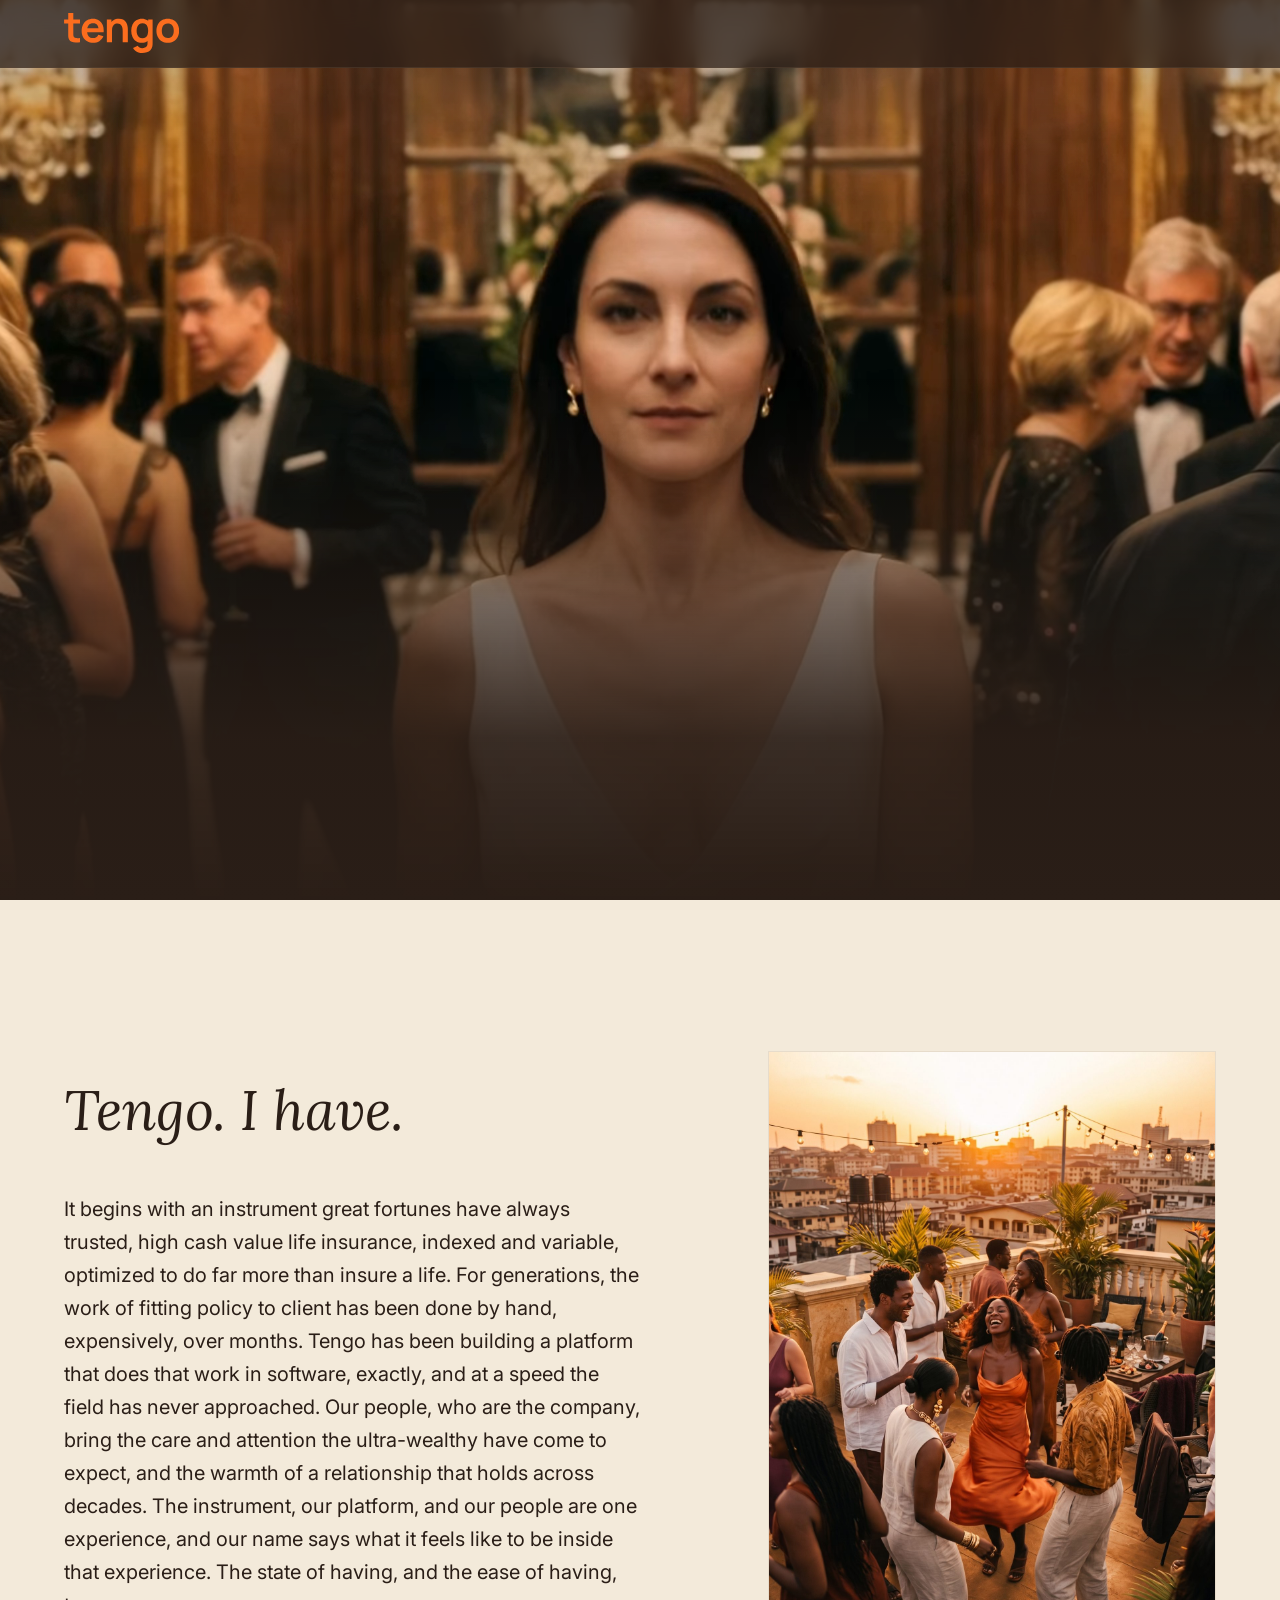
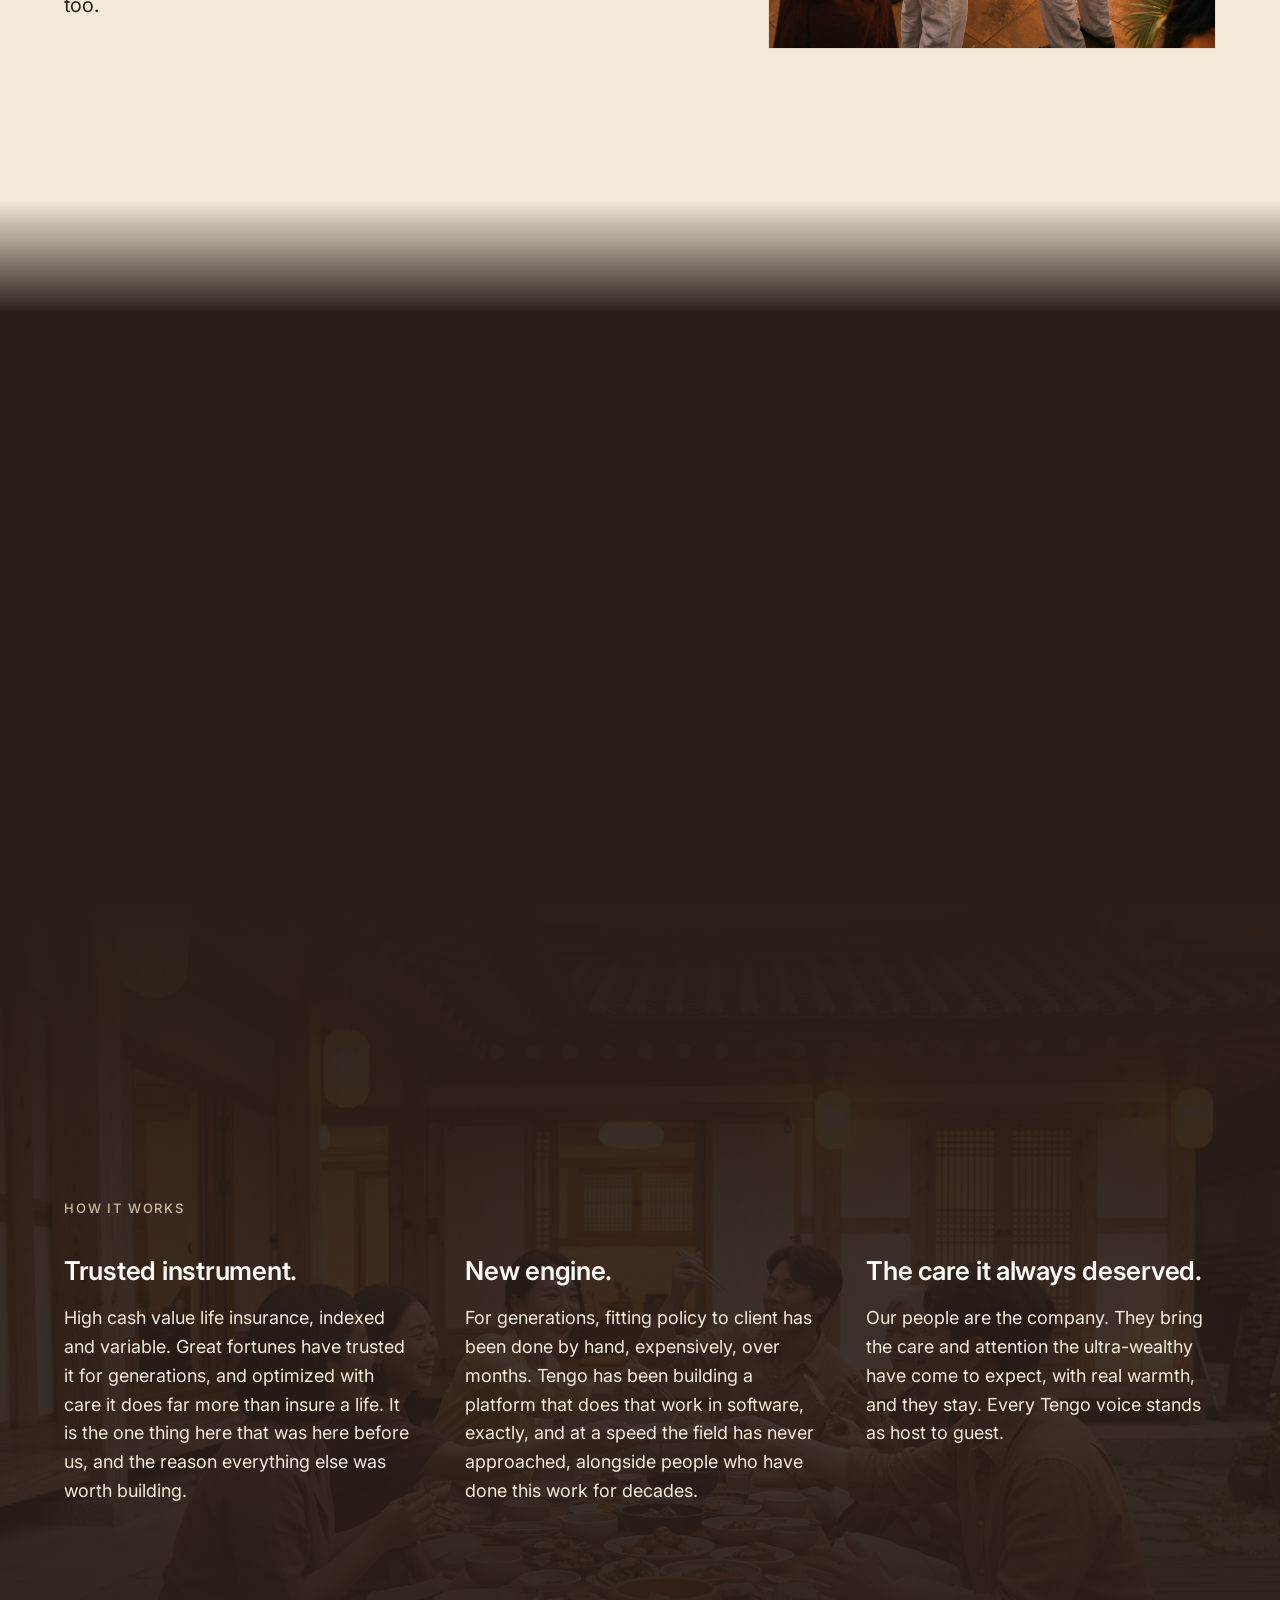
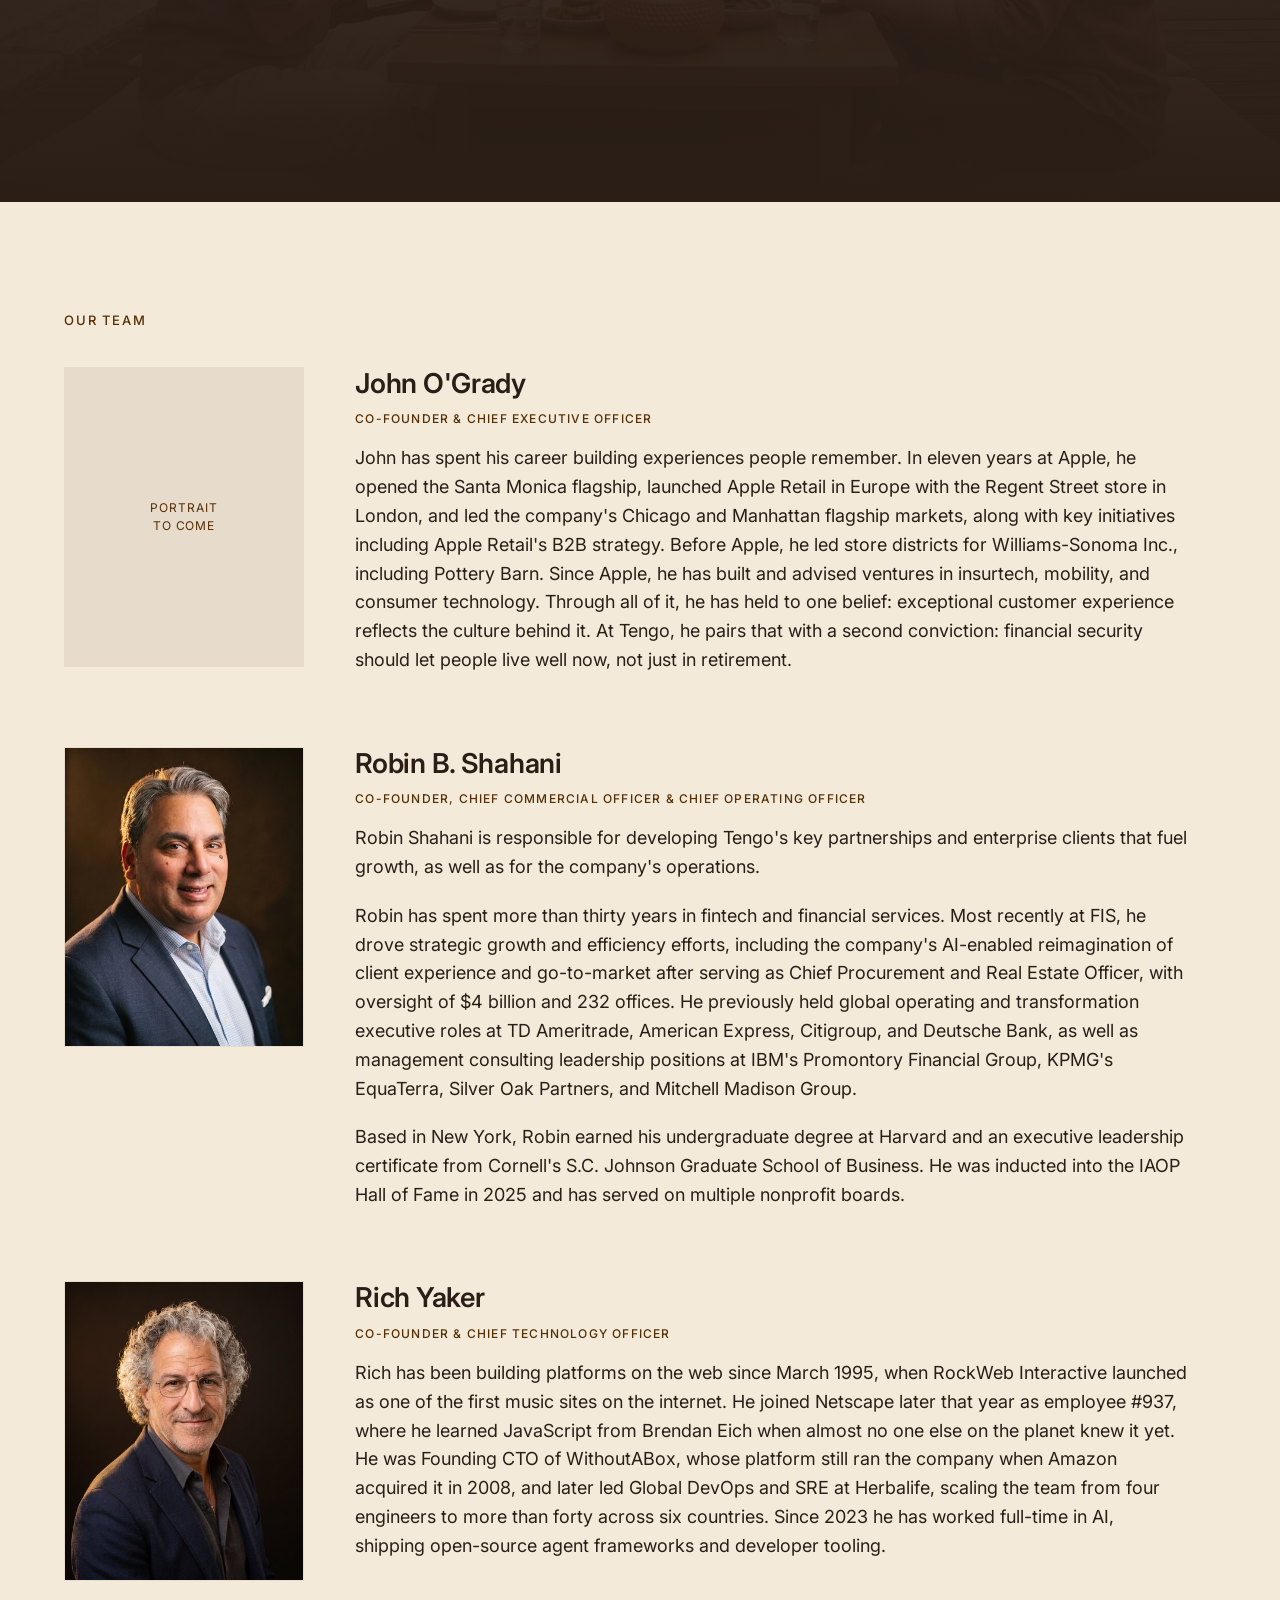
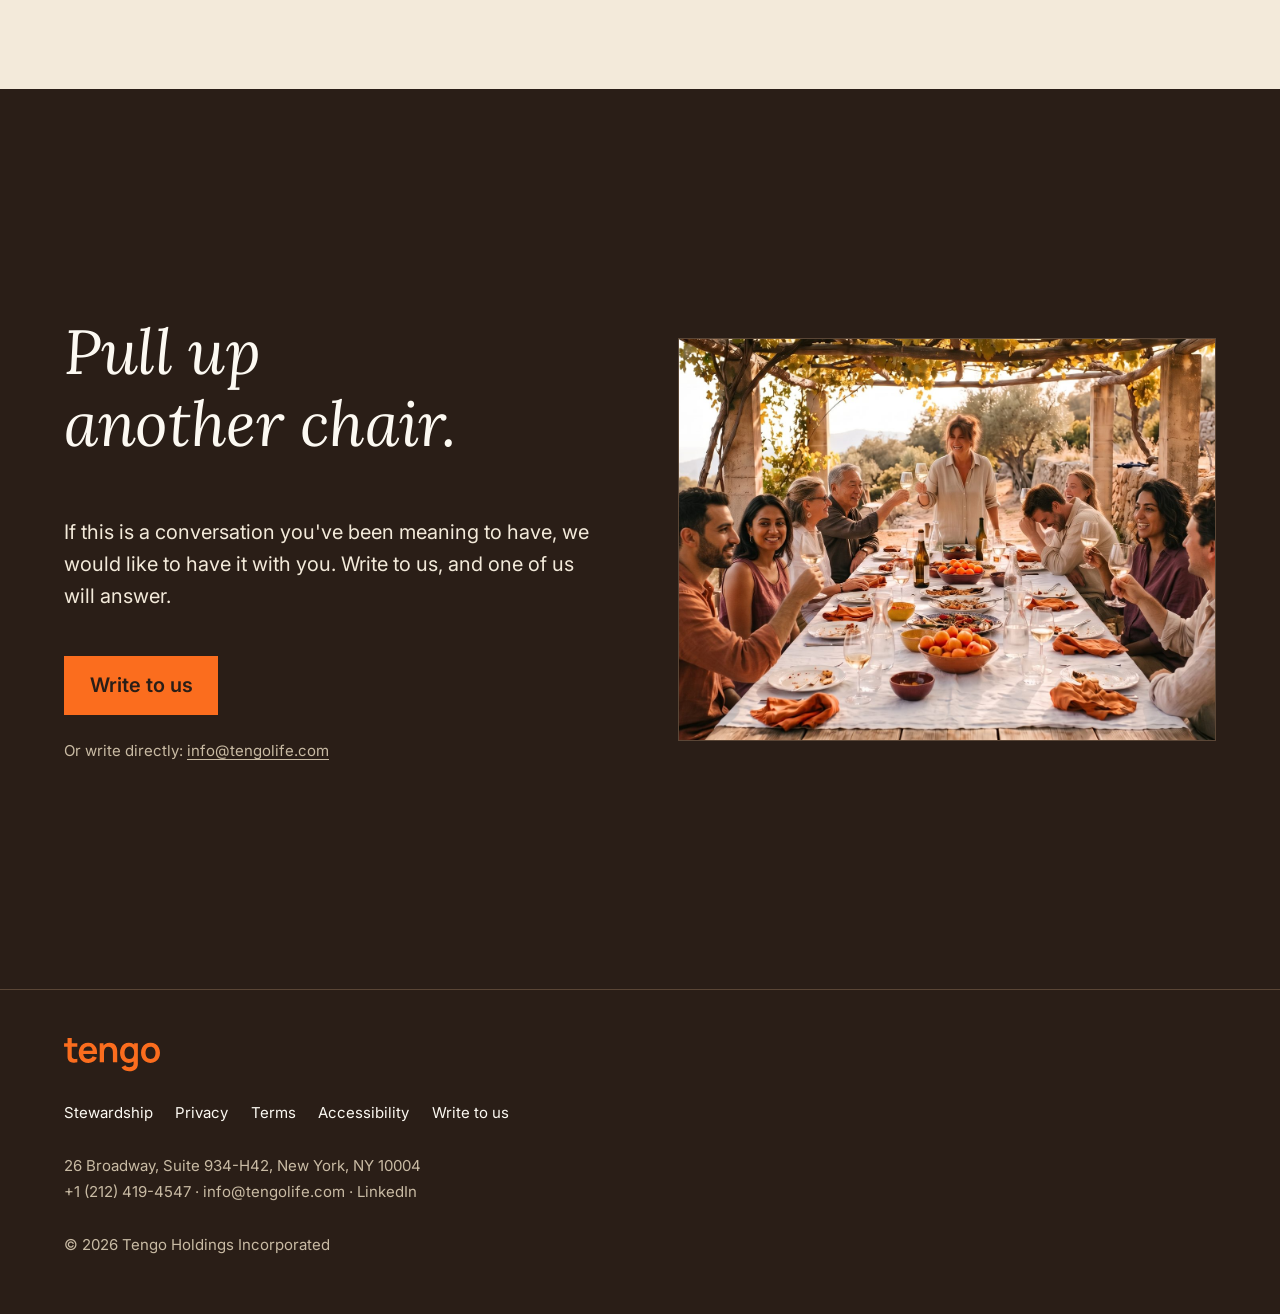
==== commit 29d81ee4: "Website 1.0b: Safari address-bar autoplay, video layering, portrait-phone image fit (Belinda) Co-Aut" ====
--- a/index.html
+++ b/index.html
@@ -2,11 +2,9 @@
 <html lang="en">
 <head>
 <meta charset="utf-8">
+<script>document.documentElement.className+=' js';</script>
 <meta name="viewport" content="width=device-width, initial-scale=1, viewport-fit=cover">
-<title>Tengo</title>
-<link rel="icon" href="/favicon.ico" sizes="any">
-<link rel="icon" href="/favicon-32.png" type="image/png" sizes="32x32">
-<link rel="apple-touch-icon" href="/apple-touch-icon.png">
+<title>Tengo</title> <link rel="icon" href="/favicon.ico" sizes="any"> <link rel="icon" href="/favicon-32.png" type="image/png" sizes="32x32"> <link rel="apple-touch-icon" href="/apple-touch-icon.png">
 <meta name="description" content="The permanent and variable life insurance great fortunes have always trusted. Tengo rewrites everything around it.">
 <meta name="color-scheme" content="dark">
 <meta name="theme-color" content="#2A1E17">
@@ -78,18 +76,24 @@
 
 /* Screen 1 — Arrival */
 .arrival{position:relative;min-height:100svh;display:grid;align-content:end;padding:0;isolation:isolate}
-.arrival .sequence{position:absolute;inset:0;width:100%;height:100%;object-fit:cover;object-position:38% 50%;z-index:-2;background:var(--espresso)}
-@media (max-width:700px){.arrival .sequence{object-position:31% 50%}}
+/* Layers are all positive and explicit: Safari paints a negative-z-index <video> over its siblings. */
+.arrival .sequence{position:absolute;inset:0;width:100%;height:100%;object-fit:cover;object-position:38% 50%;z-index:0;background:var(--espresso)}
 /* The line and cue wait for the sea, then rise. */
-.arrival .inner{opacity:0;transform:translateY(12px);transition:opacity .9s ease,transform .9s ease}
+.js .arrival .inner{opacity:0;transform:translateY(12px);transition:opacity .9s ease,transform .9s ease}
 .arrival.arrived .inner{opacity:1;transform:none}
 @media (prefers-reduced-motion:reduce){.arrival .inner{opacity:1;transform:none;transition:none}}
-.arrival::after{content:"";position:absolute;inset:0;z-index:-1;
+.arrival::after{content:"";position:absolute;inset:0;z-index:1;pointer-events:none;
   background:linear-gradient(to top,var(--espresso) 0%,rgba(42,30,23,.92) 18%,rgba(42,30,23,.55) 36%,rgba(42,30,23,0) 58%),
              linear-gradient(to bottom,rgba(42,30,23,.4) 0%,rgba(42,30,23,0) 26%)}
-.arrival .inner{padding:0 var(--gutter) clamp(2.5rem,7vh,5rem)}
+.arrival .inner{position:relative;z-index:2;padding:0 var(--gutter) clamp(2.5rem,7vh,5rem)}
 .arrival .line{max-width:34ch;font-size:clamp(1.5rem,1.05rem + 1.8vw,2.5rem);color:var(--ivory);font-family:var(--font-display);font-style:normal;font-weight:400;line-height:1.22;letter-spacing:-0.005em}
 .arrival .cue{margin-top:clamp(1.25rem,3vh,2rem);color:var(--tan);font-size:.875rem;letter-spacing:.08em;text-transform:uppercase}
+/* Portrait phones: the whole frame, no side crop, set just under the wordmark bar on espresso, with the line beneath it. */
+@media (max-width:700px) and (orientation:portrait){
+  .arrival .sequence{object-fit:contain;object-position:50% var(--nav-h)}
+  .arrival{align-content:start}
+  .arrival .inner{padding-top:calc(var(--nav-h) + 56.25vw + 2.25rem)}
+}
 
 /* Screen 2 — What this is (cream, copy + inset) */
 .what .inner{display:grid;gap:clamp(2.5rem,6vw,5rem);align-items:center}
@@ -102,6 +106,8 @@
 @media (min-width:900px) and (hover:hover) and (prefers-reduced-motion:no-preference){.band{background-attachment:fixed}}
 .band::after{content:"";position:absolute;inset:0;background:linear-gradient(to bottom,var(--espresso) 0%,rgba(42,30,23,0) 18%,rgba(42,30,23,0) 82%,var(--espresso) 100%)}
 .band.to-cream::after{background:linear-gradient(to bottom,var(--cream) 0%,rgba(243,234,218,0) 16%,rgba(42,30,23,0) 84%,var(--espresso) 100%)}
+/* Portrait phones: the band shows the whole image at its own proportion instead of a centre crop. */
+@media (max-width:700px) and (orientation:portrait){.band{min-height:0;aspect-ratio:1800/1005;background-size:100% auto;background-color:var(--espresso)}}
 
 /* Screen 3 — How it works (espresso, three in a row, copy visible) */
 .how{position:relative;isolation:isolate;overflow:hidden}
@@ -356,10 +362,19 @@
   var LINE_AT=7.2;
   v.addEventListener('timeupdate',function(){ if(v.currentTime>=LINE_AT) arrive(); });
   v.addEventListener('ended',function(){ arrive(); try{ localStorage.setItem(KEY,String(Date.now())); }catch(e){} },{once:true});
-  // If the arrival runs long or autoplay is refused, don't leave the line hidden.
-  var p=v.play();
-  if(p&&p.catch){ p.catch(showEnd); }
-  setTimeout(function(){ if(!header.classList.contains('arrived')) arrive(); }, 9500);
+  // Start only once the page is actually on screen. Safari pre-loads a page in the background while
+  // the address is being typed; a play() made then is refused silently and nothing restarts it, so the
+  // visitor would see the poster for 9.5s and then the line. Waiting for visibility fixes that.
+  var started=false;
+  function start(){
+    if(started)return; started=true;
+    var p=v.play();
+    if(p&&p.catch){ p.catch(showEnd); } // refused outright (low-power mode, autoplay off): hold on the sea
+    // If the arrival runs long, don't leave the line hidden.
+    setTimeout(function(){ if(!header.classList.contains('arrived')) arrive(); }, 9500);
+  }
+  if(document.visibilityState==='visible'){ start(); }
+  else { document.addEventListener('visibilitychange',function(){ if(document.visibilityState==='visible') start(); }); }
 })();
 </script>
 
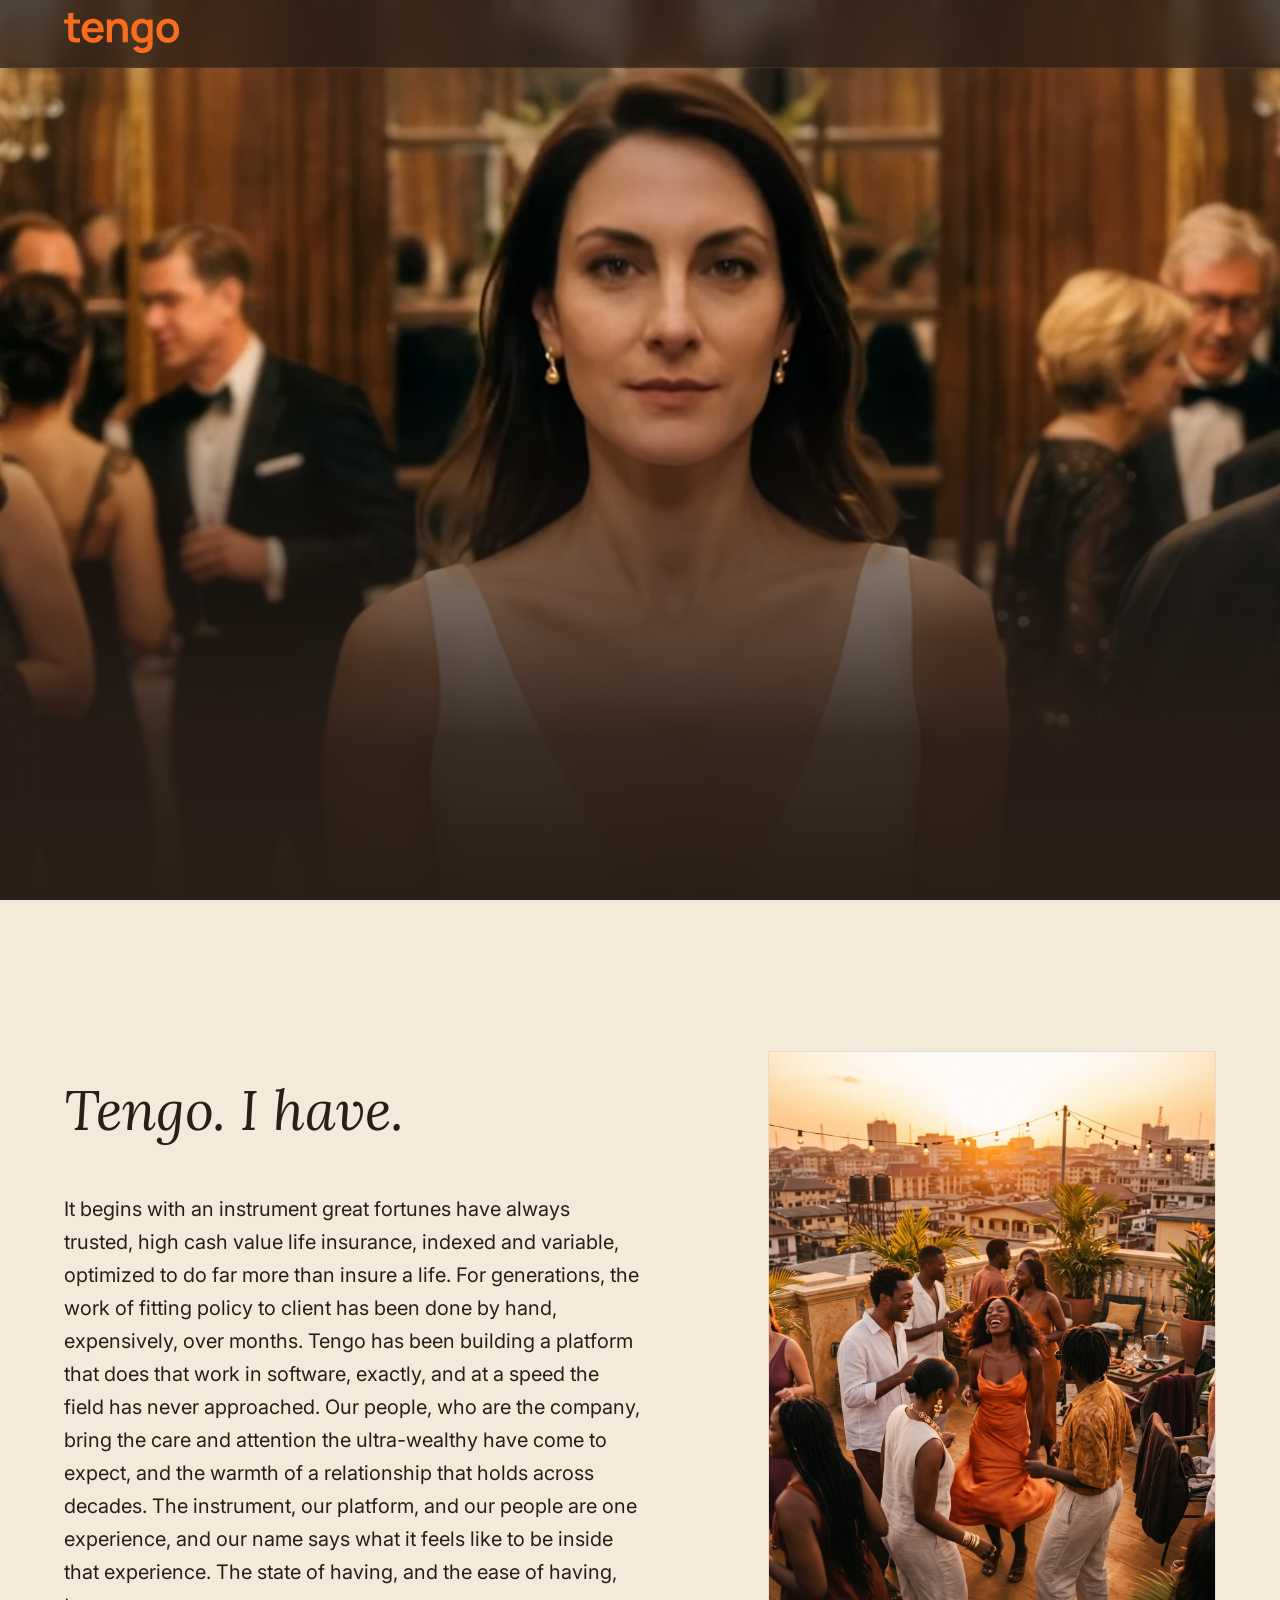
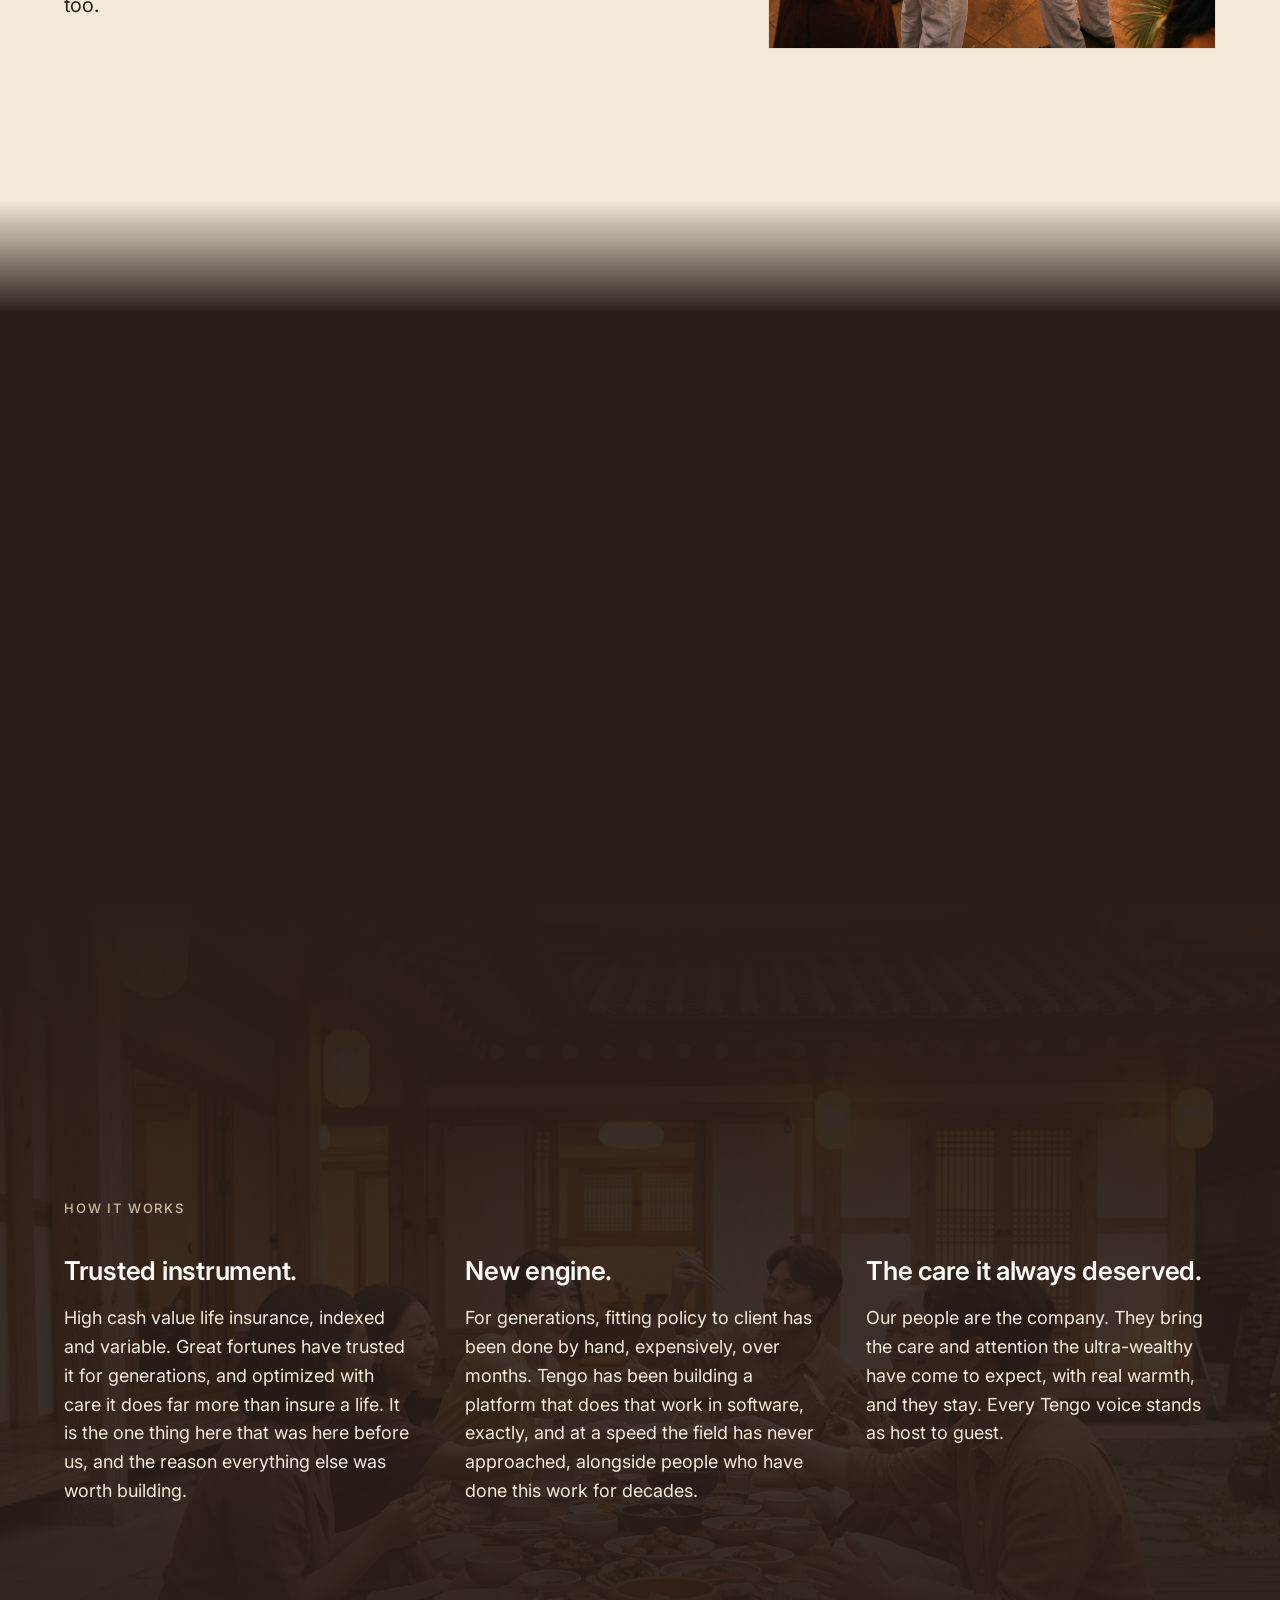
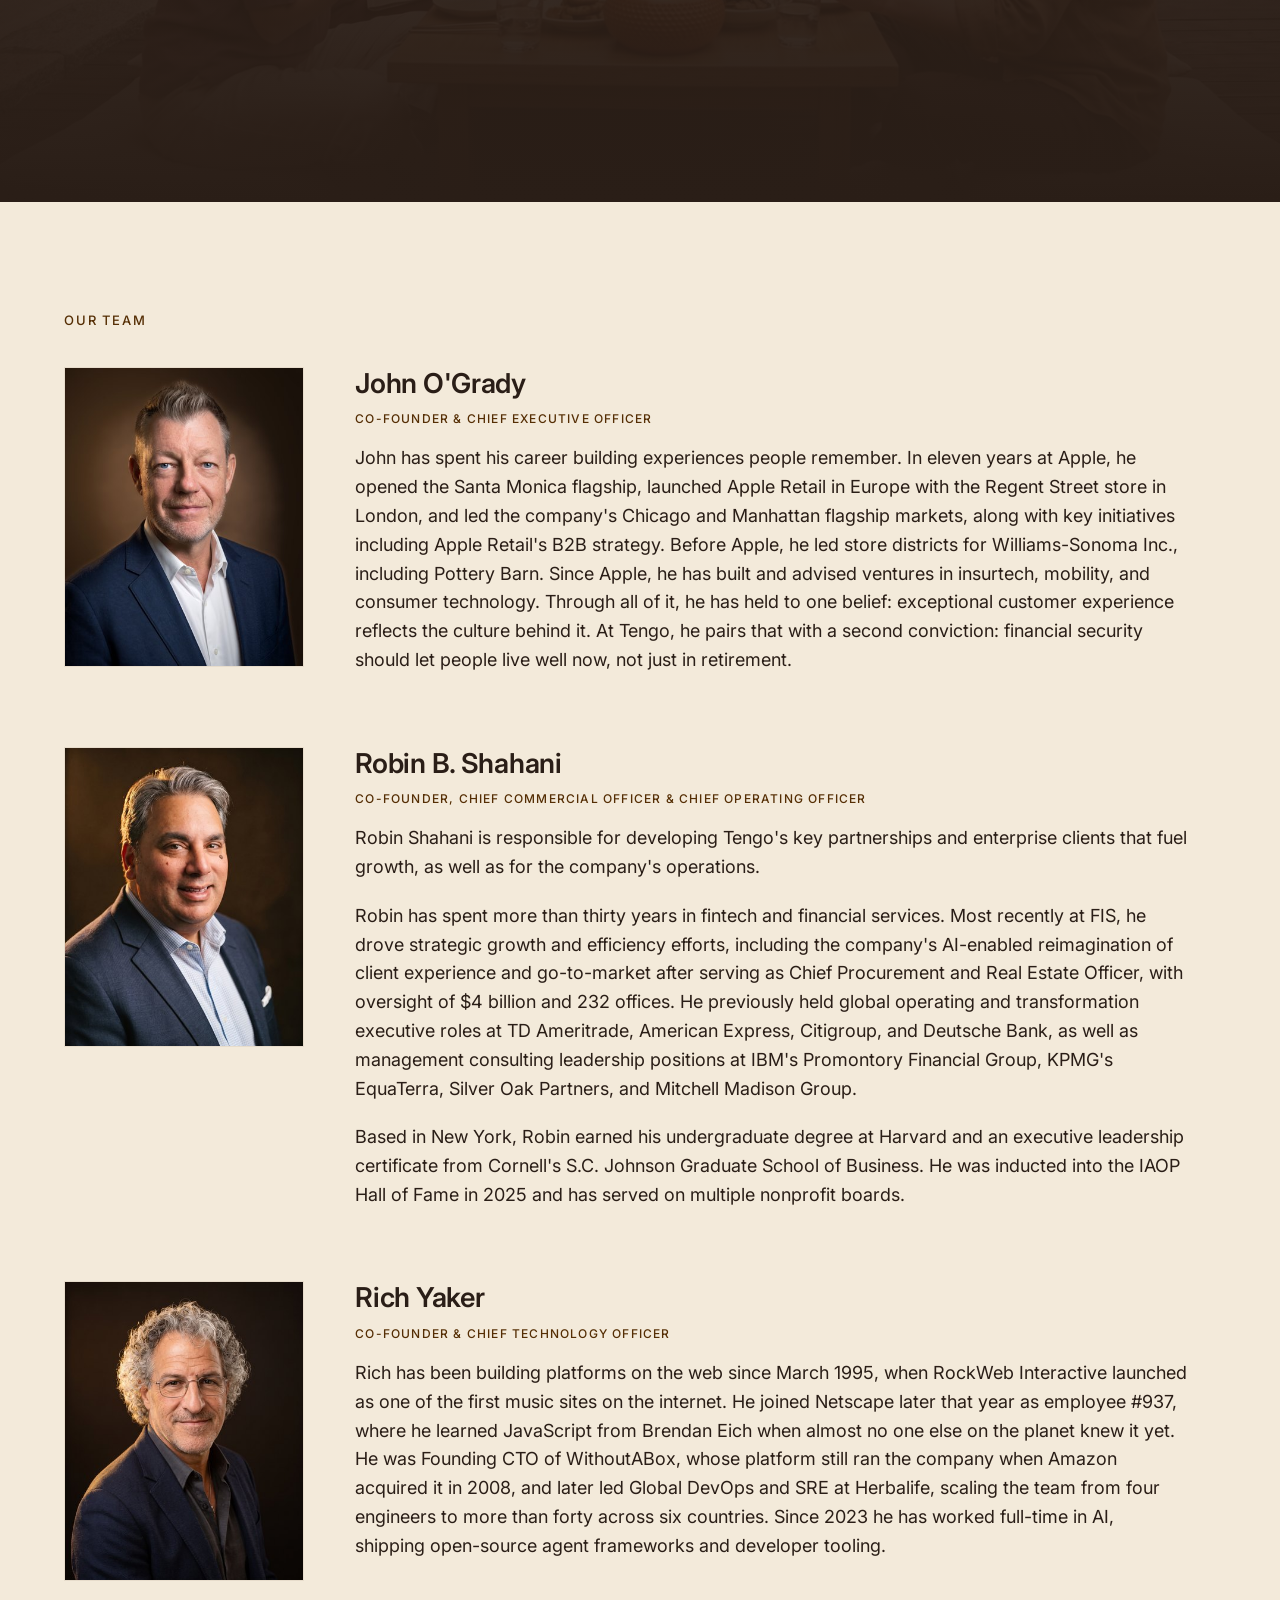
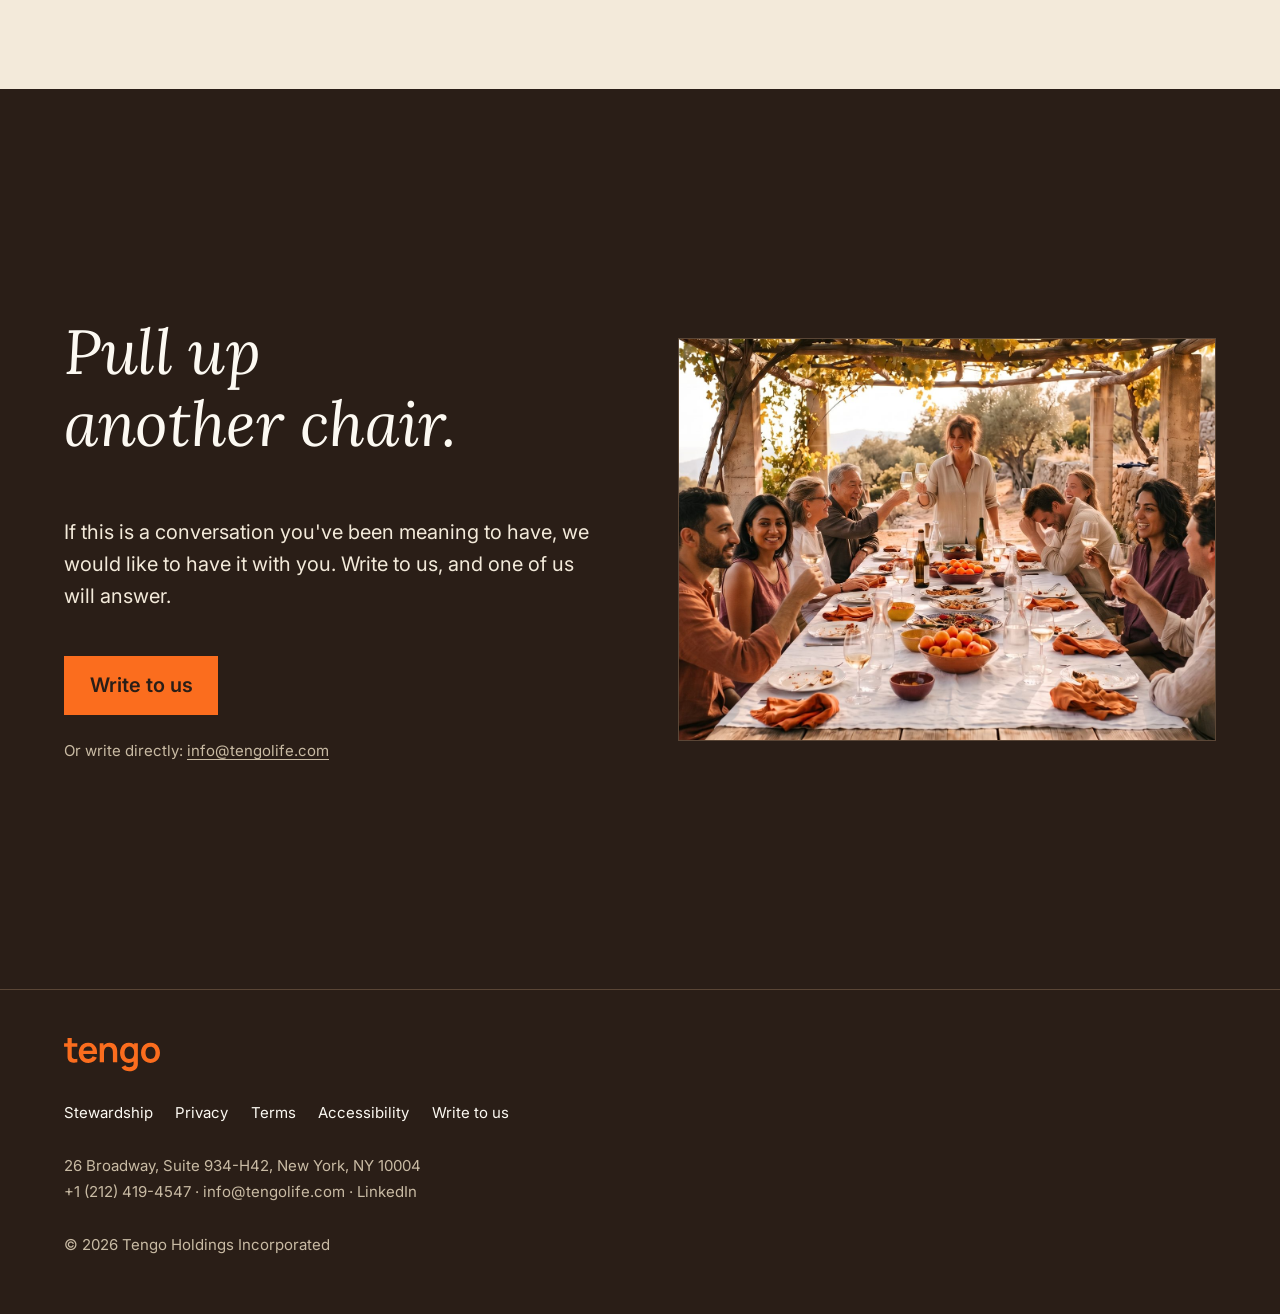
==== commit 7f79b51a: "Website: John's portrait Co-Authored-By: Claude Sonnet 5.5 <noreply@anthropic.com> Claude-Session: h" ====
--- a/index.html
+++ b/index.html
@@ -4,7 +4,10 @@
 <meta charset="utf-8">
 <script>document.documentElement.className+=' js';</script>
 <meta name="viewport" content="width=device-width, initial-scale=1, viewport-fit=cover">
-<title>Tengo</title> <link rel="icon" href="/favicon.ico" sizes="any"> <link rel="icon" href="/favicon-32.png" type="image/png" sizes="32x32"> <link rel="apple-touch-icon" href="/apple-touch-icon.png">
+<title>Tengo</title>
+<link rel="icon" href="/favicon.ico" sizes="any">
+<link rel="icon" href="/favicon-32.png" type="image/png" sizes="32x32">
+<link rel="apple-touch-icon" href="/apple-touch-icon.png">
 <meta name="description" content="The permanent and variable life insurance great fortunes have always trusted. Tengo rewrites everything around it.">
 <meta name="color-scheme" content="dark">
 <meta name="theme-color" content="#2A1E17">
@@ -253,7 +256,7 @@
     <div class="team">
 
       <article class="member">
-        <div class="photo photo-pending" role="img" aria-label="Portrait of John O'Grady, to come"><span>Portrait<br>to come</span></div>
+        <div class="photo"><img src="img/portrait-john.jpg" srcset="img/portrait-john-400.jpg 400w, img/portrait-john.jpg 800w" sizes="(min-width: 760px) 240px, 60vw" width="800" height="1000" alt="John O'Grady" loading="lazy"></div>
         <div>
           <h3 class="strong name">John O'Grady</h3>
           <p class="title">Co-Founder &amp; Chief Executive Officer</p>
